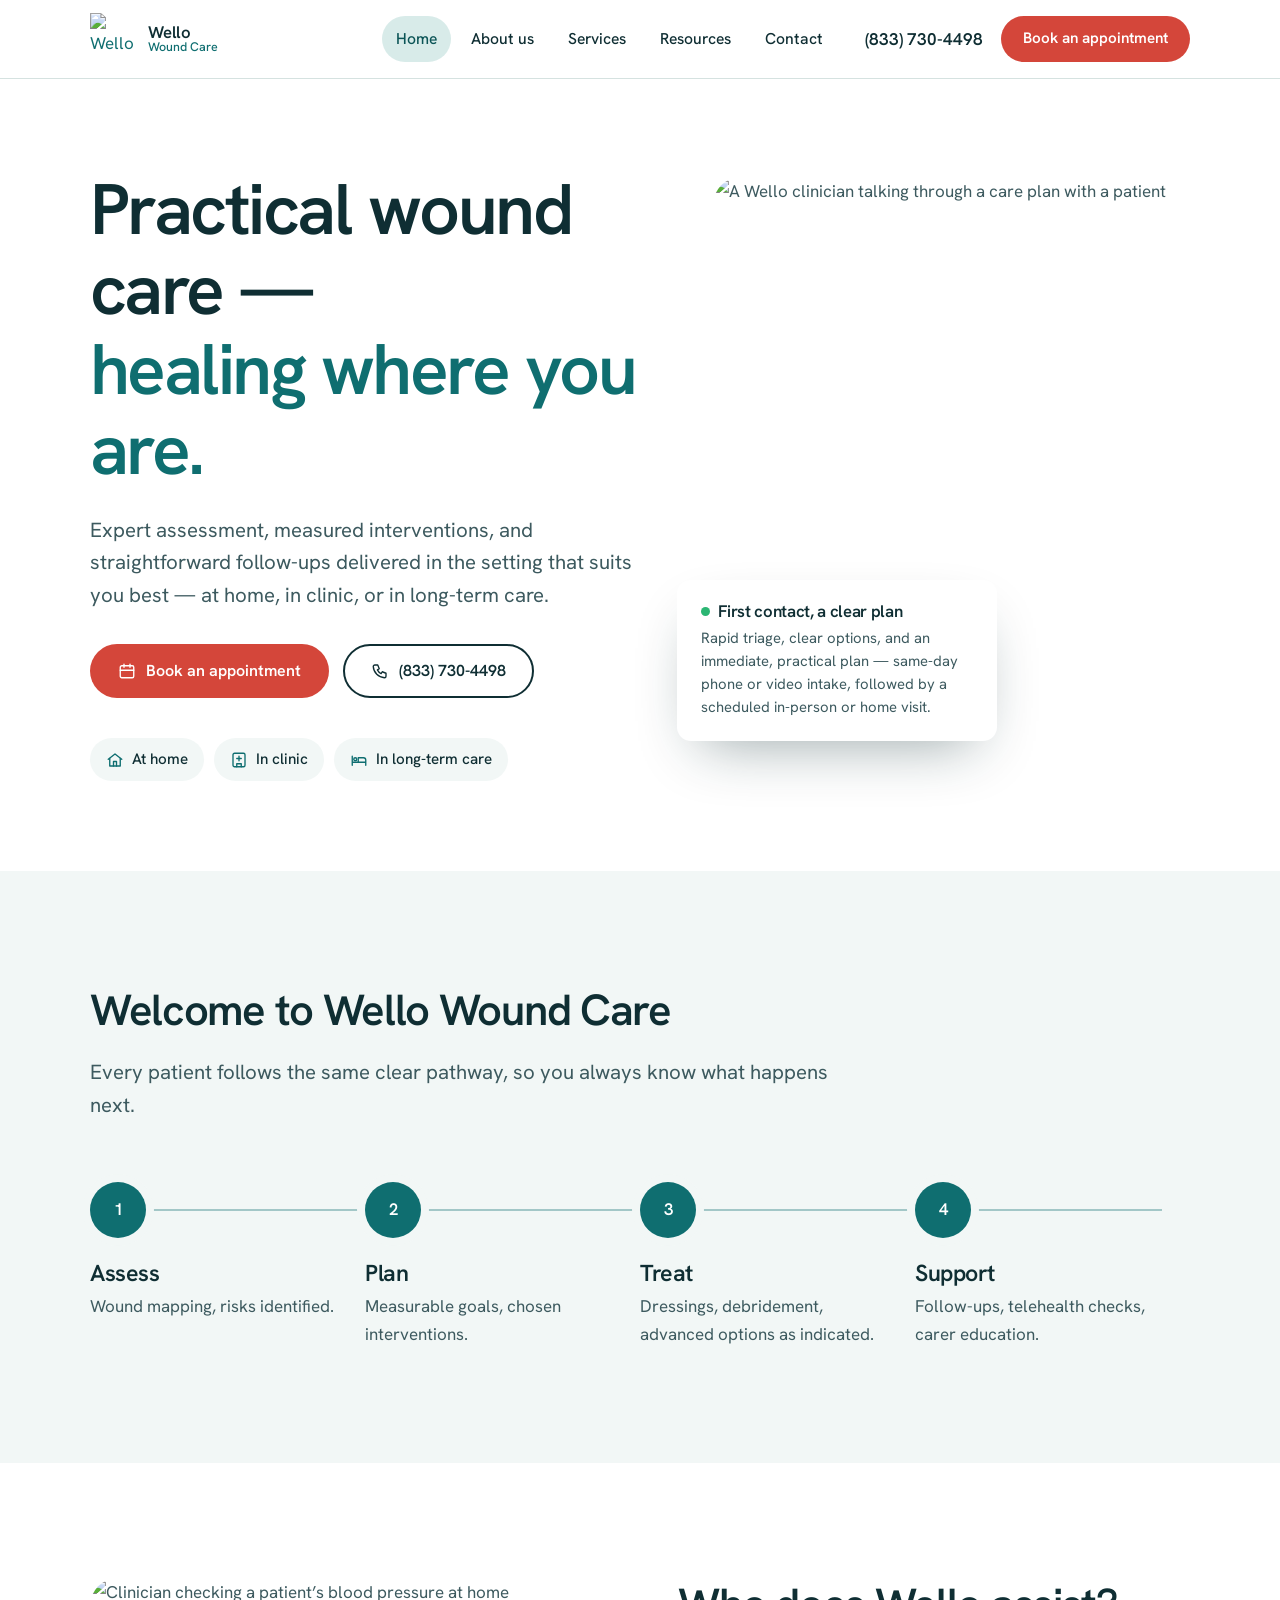
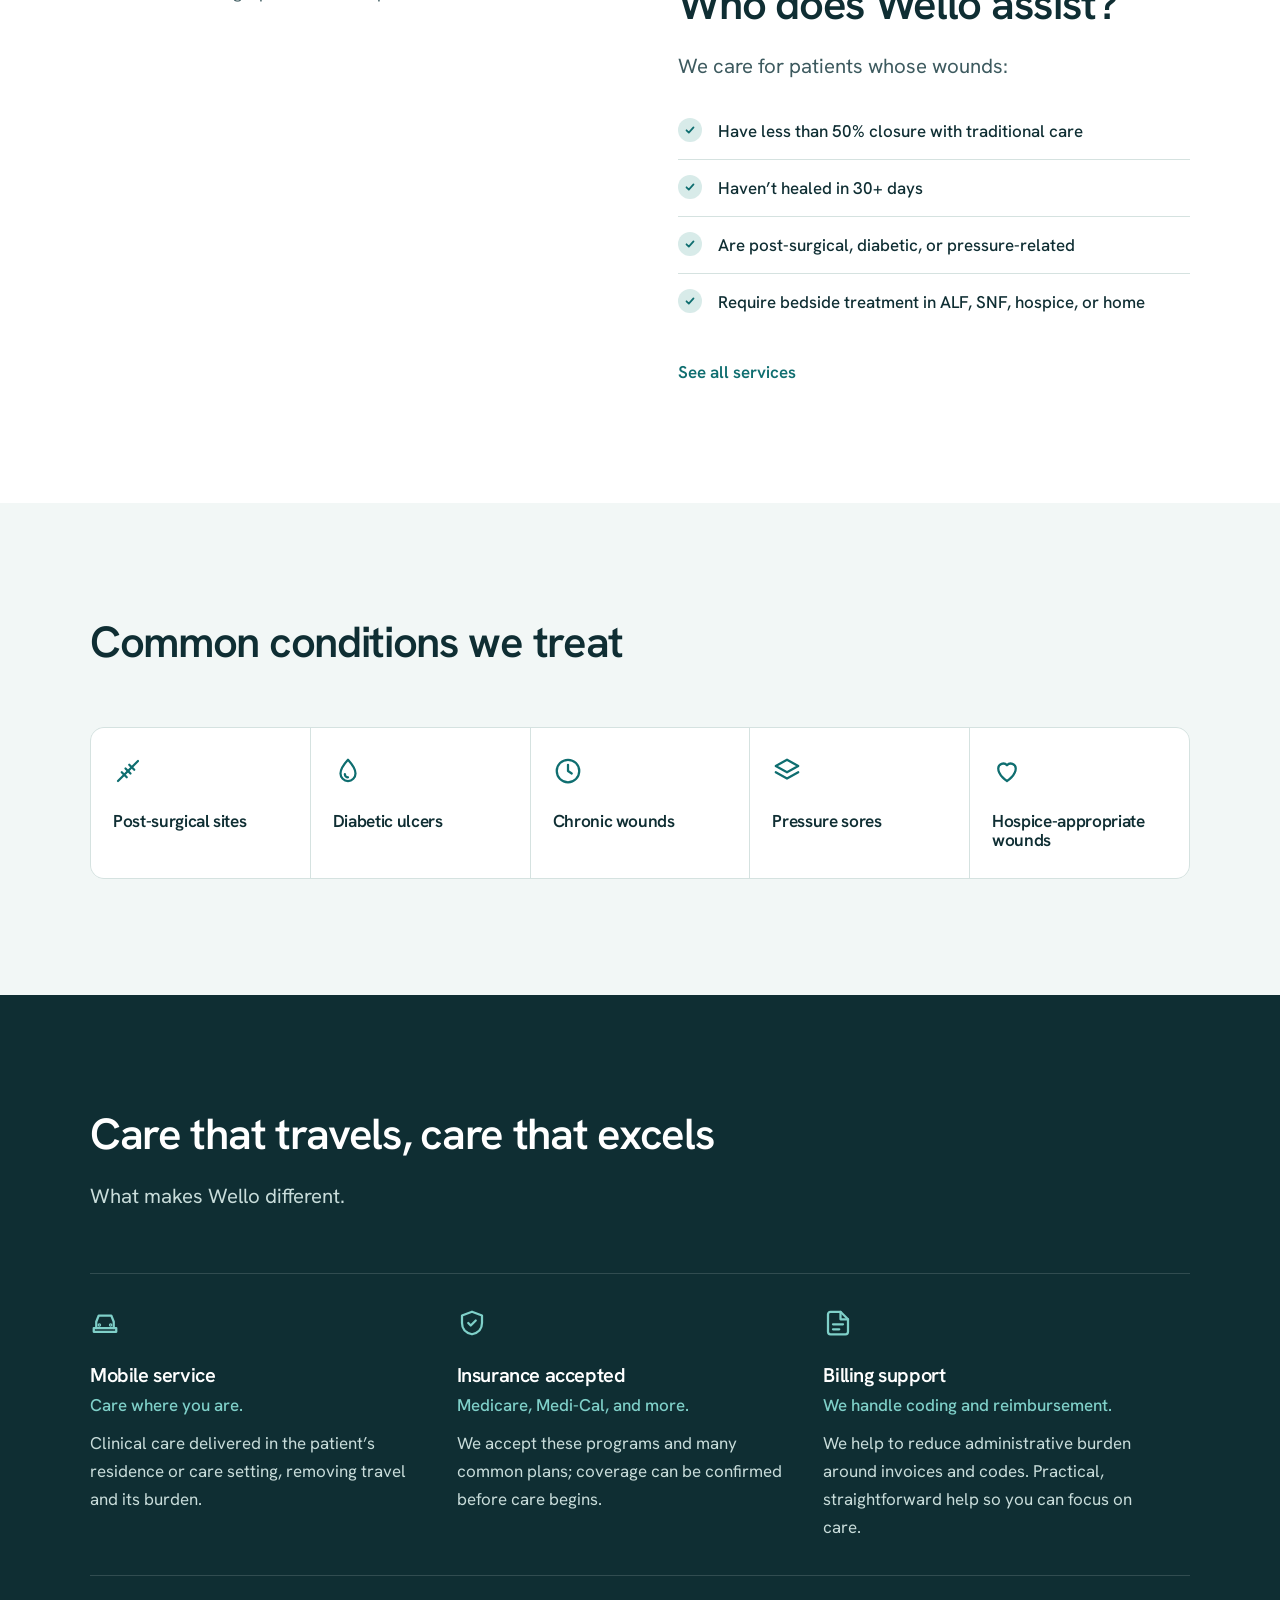
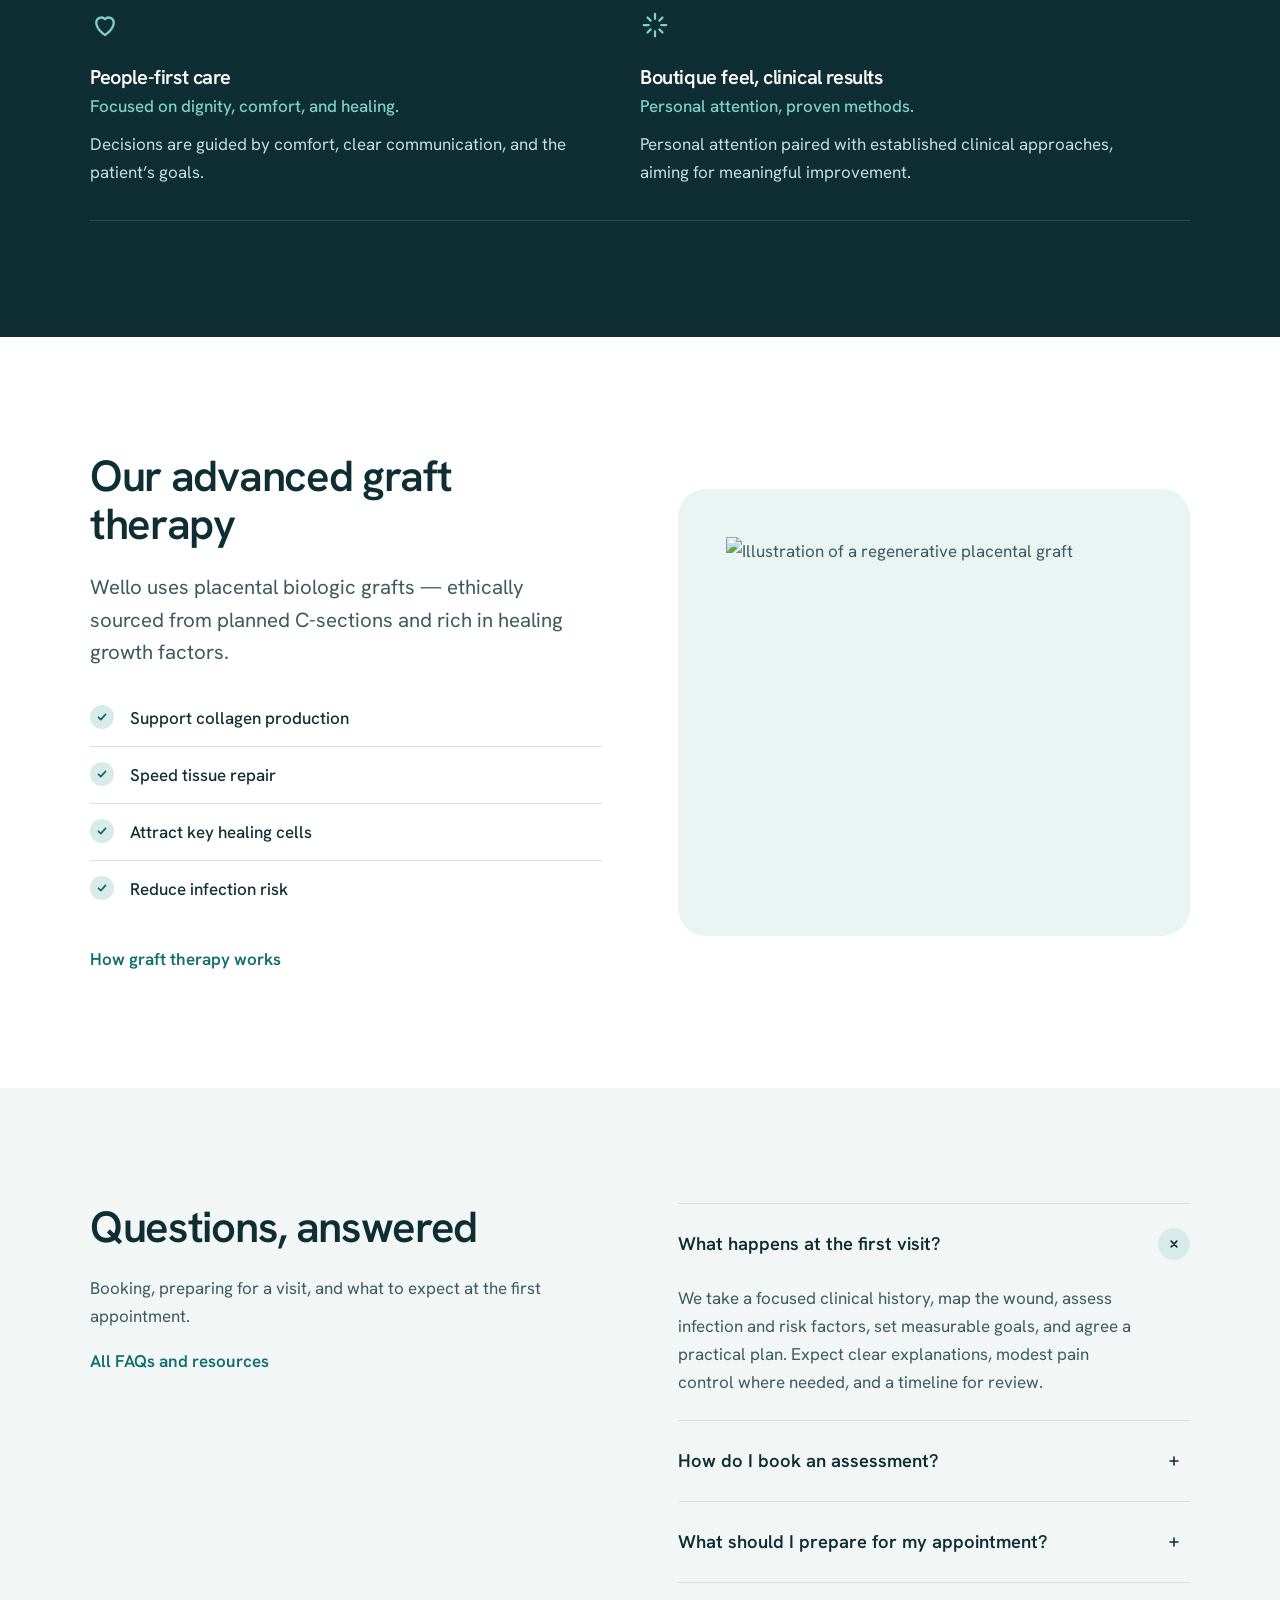
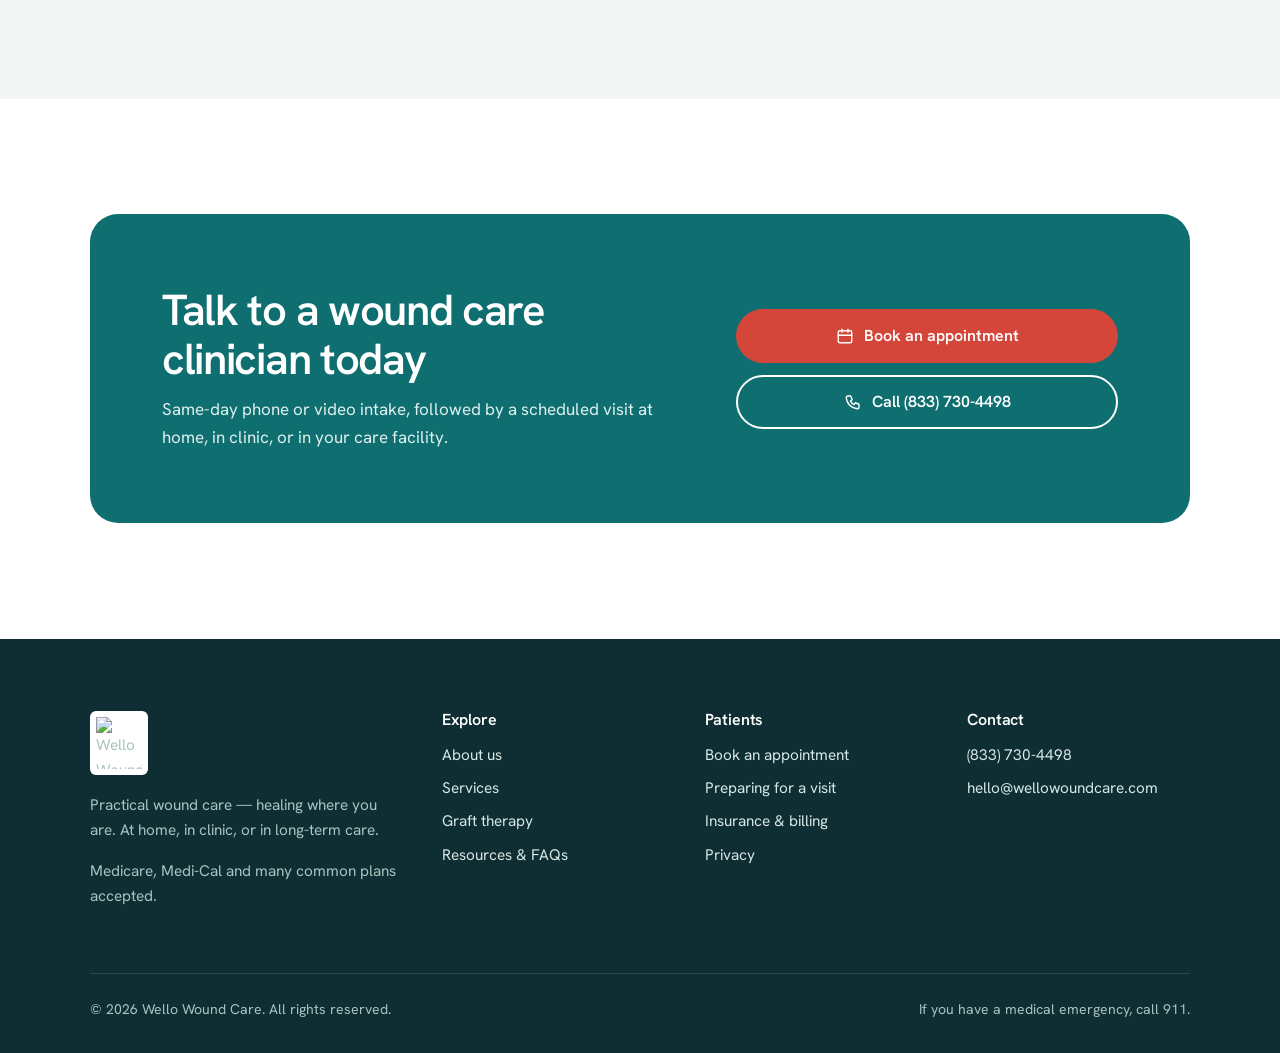
==== index.html @ 07587d3a "Primeros cambios" ====
<!doctype html>
<html lang="en">
<head>
  <meta charset="utf-8">
  <meta name="viewport" content="width=device-width, initial-scale=1">
  <title>Wello Wound Care | Practical wound care, healing where you are</title>
  <meta name="description" content="Expert wound care at home, in clinic, or in long-term care. Same-day intake, board-certified clinicians, advanced graft therapy. Medicare and Medi-Cal accepted.">
  <!-- DRAFT: remove the next line when this site goes live on wellowoundcare.com -->
  <meta name="robots" content="noindex, nofollow">
  <link rel="icon" href="https://static.wixstatic.com/media/5ac391_2678844df1d6444eb4abd20afc3ec5a0~mv2.png/v1/fill/w_240,h_272,al_c,q_90,enc_auto/wello-logo.png">
  <link rel="preconnect" href="https://fonts.googleapis.com">
  <link rel="preconnect" href="https://fonts.gstatic.com" crossorigin>
  <link href="https://fonts.googleapis.com/css2?family=Hanken+Grotesk:wght@400;500;600&display=swap" rel="stylesheet">
  <link rel="stylesheet" href="css/styles.css">
</head>
<body>
  <a class="skip-link" href="#main">Skip to content</a>
  <header class="site-header">
    <div class="wrap header-inner">
      <a class="brand" href="index.html" aria-label="Wello Wound Care home">
        <img src="https://static.wixstatic.com/media/5ac391_2678844df1d6444eb4abd20afc3ec5a0~mv2.png/v1/fill/w_240,h_272,al_c,q_90,enc_auto/wello-logo.png" alt="Wello Wound Care logo" width="46" height="52">
        <span>Wello<small>Wound Care</small></span>
      </a>
      <nav class="main-nav" id="main-nav" aria-label="Main">
        <ul>
          <li><a href="index.html" aria-current="page">Home</a></li>
          <li><a href="about.html">About us</a></li>
          <li><a href="services.html">Services</a></li>
          <li><a href="resources.html">Resources</a></li>
          <li><a href="contact.html">Contact</a></li>
          <li class="mobile-only"><a class="btn btn-book" href="contact.html?reason=book">Book an appointment</a></li>
        </ul>
      </nav>
      <div class="header-actions">
        <a class="header-phone" href="tel:+18337304498">(833) 730-4498</a>
        <a class="btn btn-book" href="contact.html?reason=book">Book an appointment</a>
        <button class="nav-toggle" aria-controls="main-nav" aria-expanded="false" aria-label="Open menu"><svg viewBox="0 0 24 24" fill="none" stroke="currentColor" stroke-width="2" stroke-linecap="round" aria-hidden="true"><path d="M4 7h16M4 12h16M4 17h16"/></svg></button>
      </div>
    </div>
  </header>

  <main id="main">
    <section class="hero">
      <div class="wrap hero-grid">
        <div>
          <h1>Practical wound care —<span class="line">healing where you are.</span></h1>
          <p class="lead">Expert assessment, measured interventions, and straightforward follow-ups delivered in the setting that suits you best — at home, in clinic, or in long-term care.</p>
          <div class="hero-actions">
            <a class="btn btn-book" href="contact.html?reason=book"><svg viewBox="0 0 24 24" fill="none" stroke="currentColor" stroke-width="1.8" stroke-linecap="round" stroke-linejoin="round" aria-hidden="true"><rect x="3" y="5" width="18" height="16" rx="2"/><path d="M16 3v4M8 3v4M3 11h18"/></svg> Book an appointment</a>
            <a class="btn btn-outline" href="tel:+18337304498"><svg viewBox="0 0 24 24" fill="none" stroke="currentColor" stroke-width="1.8" stroke-linecap="round" stroke-linejoin="round" aria-hidden="true"><path d="M5 4h4l2 5-2.5 1.5a11 11 0 0 0 5 5L15 13l5 2v4a2 2 0 0 1-2 2A16 16 0 0 1 3 6a2 2 0 0 1 2-2"/></svg> (833) 730-4498</a>
          </div>
          <ul class="settings" aria-label="Where we provide care">
            <li><svg viewBox="0 0 24 24" fill="none" stroke="currentColor" stroke-width="1.8" stroke-linecap="round" stroke-linejoin="round" aria-hidden="true"><path d="M3 11 12 4l9 7"/><path d="M5 10v10h14V10"/><path d="M10 20v-6h4v6"/></svg> At home</li>
            <li><svg viewBox="0 0 24 24" fill="none" stroke="currentColor" stroke-width="1.8" stroke-linecap="round" stroke-linejoin="round" aria-hidden="true"><rect x="4" y="3" width="16" height="18" rx="2"/><path d="M12 7v6M9 10h6M9 21v-4h6v4"/></svg> In clinic</li>
            <li><svg viewBox="0 0 24 24" fill="none" stroke="currentColor" stroke-width="1.8" stroke-linecap="round" stroke-linejoin="round" aria-hidden="true"><path d="M3 7v12M3 15h18v4M21 15v-3a3 3 0 0 0-3-3h-7v6"/><circle cx="7" cy="11" r="2"/></svg> In long-term care</li>
          </ul>
        </div>
        <div class="hero-media">
          <img src="https://static.wixstatic.com/media/77f5caab3f7d42d0ba0e174c88d9eac7.jpg/v1/fill/w_1000,h_1250,al_c,q_82,enc_auto/photo.jpg" alt="A Wello clinician talking through a care plan with a patient" width="1000" height="1250">
          <div class="intake-card">
            <h3><span class="pulse" aria-hidden="true"></span>First contact, a clear plan</h3>
            <p>Rapid triage, clear options, and an immediate, practical plan — same-day phone or video intake, followed by a scheduled in-person or home visit.</p>
          </div>
        </div>
      </div>
    </section>

    <section class="section section-mist">
      <div class="wrap">
        <div class="section-head">
          <h2>Welcome to Wello Wound Care</h2>
          <p class="lead">Every patient follows the same clear pathway, so you always know what happens next.</p>
        </div>
        <ol class="pathway">
          <li><span class="num">1</span><h3>Assess</h3><p>Wound mapping, risks identified.</p></li>
          <li><span class="num">2</span><h3>Plan</h3><p>Measurable goals, chosen interventions.</p></li>
          <li><span class="num">3</span><h3>Treat</h3><p>Dressings, debridement, advanced options as indicated.</p></li>
          <li><span class="num">4</span><h3>Support</h3><p>Follow-ups, telehealth checks, carer education.</p></li>
        </ol>
      </div>
    </section>

    <section class="section">
      <div class="wrap split">
        <div class="split-media">
          <img src="https://static.wixstatic.com/media/5ac391_92e7e976d1b5482db581464439042bf8~mv2.jpg/v1/fill/w_1000,h_800,al_c,q_82,enc_auto/photo.jpg" alt="Clinician checking a patient’s blood pressure at home" width="1000" height="800" loading="lazy">
        </div>
        <div>
          <h2>Who does Wello assist?</h2>
          <p class="lead">We care for patients whose wounds:</p>
          <ul class="checks">
            <li>Have less than 50% closure with traditional care</li>
            <li>Haven’t healed in 30+ days</li>
            <li>Are post-surgical, diabetic, or pressure-related</li>
            <li>Require bedside treatment in ALF, SNF, hospice, or home</li>
          </ul>
          <a class="text-link" href="services.html">See all services</a>
        </div>
      </div>
    </section>

    <section class="section section-mist">
      <div class="wrap">
        <div class="section-head">
          <h2>Common conditions we treat</h2>
        </div>
        <div class="conditions">
          <div><svg viewBox="0 0 24 24" fill="none" stroke="currentColor" stroke-width="1.8" stroke-linecap="round" stroke-linejoin="round" aria-hidden="true"><path d="M4 20 20 4"/><path d="m7 13 4 4M10 10l4 4M13 7l4 4"/></svg><h3>Post-surgical sites</h3></div>
          <div><svg viewBox="0 0 24 24" fill="none" stroke="currentColor" stroke-width="1.8" stroke-linecap="round" stroke-linejoin="round" aria-hidden="true"><path d="M12 3s6 6.5 6 11a6 6 0 0 1-12 0c0-4.5 6-11 6-11z"/><path d="M9.5 14.5a2.5 2.5 0 0 0 2.5 2.5"/></svg><h3>Diabetic ulcers</h3></div>
          <div><svg viewBox="0 0 24 24" fill="none" stroke="currentColor" stroke-width="1.8" stroke-linecap="round" stroke-linejoin="round" aria-hidden="true"><circle cx="12" cy="12" r="9"/><path d="M12 7v5l3 2"/></svg><h3>Chronic wounds</h3></div>
          <div><svg viewBox="0 0 24 24" fill="none" stroke="currentColor" stroke-width="1.8" stroke-linecap="round" stroke-linejoin="round" aria-hidden="true"><path d="m12 3 9 5-9 5-9-5 9-5z"/><path d="m3 13 9 5 9-5"/></svg><h3>Pressure sores</h3></div>
          <div><svg viewBox="0 0 24 24" fill="none" stroke="currentColor" stroke-width="1.8" stroke-linecap="round" stroke-linejoin="round" aria-hidden="true"><path d="M12 20s-7-4.4-7-10a4 4 0 0 1 7-2.6A4 4 0 0 1 19 10c0 5.6-7 10-7 10z"/></svg><h3>Hospice-appropriate wounds</h3></div>
        </div>
      </div>
    </section>

    <section class="section section-dark on-dark">
      <div class="wrap">
        <div class="section-head">
          <h2>Care that travels, care that excels</h2>
          <p class="lead" style="color:#c8dcda">What makes Wello different.</p>
        </div>
        <div class="diff">
          <article><svg viewBox="0 0 24 24" fill="none" stroke="currentColor" stroke-width="1.8" stroke-linecap="round" stroke-linejoin="round" aria-hidden="true"><path d="M5 16V11l2-5h10l2 5v5"/><path d="M3 16h18v3H3z"/><circle cx="7.5" cy="13.5" r=".5"/><circle cx="16.5" cy="13.5" r=".5"/></svg><h3>Mobile service</h3><p class="sub">Care where you are.</p><p>Clinical care delivered in the patient’s residence or care setting, removing travel and its burden.</p></article>
          <article><svg viewBox="0 0 24 24" fill="none" stroke="currentColor" stroke-width="1.8" stroke-linecap="round" stroke-linejoin="round" aria-hidden="true"><path d="M12 3 4 6v6c0 5 3.5 8 8 9 4.5-1 8-4 8-9V6l-8-3z"/><path d="m9 12 2 2 4-4"/></svg><h3>Insurance accepted</h3><p class="sub">Medicare, Medi-Cal, and more.</p><p>We accept these programs and many common plans; coverage can be confirmed before care begins.</p></article>
          <article><svg viewBox="0 0 24 24" fill="none" stroke="currentColor" stroke-width="1.8" stroke-linecap="round" stroke-linejoin="round" aria-hidden="true"><path d="M14 3H6a2 2 0 0 0-2 2v14a2 2 0 0 0 2 2h12a2 2 0 0 0 2-2V9z"/><path d="M14 3v6h6M8 13h8M8 17h5"/></svg><h3>Billing support</h3><p class="sub">We handle coding and reimbursement.</p><p>We help to reduce administrative burden around invoices and codes. Practical, straightforward help so you can focus on care.</p></article>
          <article><svg viewBox="0 0 24 24" fill="none" stroke="currentColor" stroke-width="1.8" stroke-linecap="round" stroke-linejoin="round" aria-hidden="true"><path d="M12 20s-7-4.4-7-10a4 4 0 0 1 7-2.6A4 4 0 0 1 19 10c0 5.6-7 10-7 10z"/></svg><h3>People-first care</h3><p class="sub">Focused on dignity, comfort, and healing.</p><p>Decisions are guided by comfort, clear communication, and the patient’s goals.</p></article>
          <article><svg viewBox="0 0 24 24" fill="none" stroke="currentColor" stroke-width="1.8" stroke-linecap="round" stroke-linejoin="round" aria-hidden="true"><path d="M12 3v4M12 17v4M3 12h4M17 12h4M6 6l2.5 2.5M15.5 15.5 18 18M6 18l2.5-2.5M15.5 8.5 18 6"/></svg><h3>Boutique feel, clinical results</h3><p class="sub">Personal attention, proven methods.</p><p>Personal attention paired with established clinical approaches, aiming for meaningful improvement.</p></article>
        </div>
      </div>
    </section>

    <section class="section">
      <div class="wrap split">
        <div>
          <h2>Our advanced graft therapy</h2>
          <p class="lead">Wello uses placental biologic grafts — ethically sourced from planned C-sections and rich in healing growth factors.</p>
          <ul class="checks">
            <li>Support collagen production</li>
            <li>Speed tissue repair</li>
            <li>Attract key healing cells</li>
            <li>Reduce infection risk</li>
          </ul>
          <a class="text-link" href="services.html#graft-therapy">How graft therapy works</a>
        </div>
        <div class="graft-figure">
          <img src="https://static.wixstatic.com/media/5ac391_705db311621a4a5a9fd23c85d16f2440~mv2.png/v1/fill/w_900,h_760,al_c,q_82,enc_auto/graft.png" alt="Illustration of a regenerative placental graft" width="900" height="760" loading="lazy">
        </div>
      </div>
    </section>

    <section class="section section-mist">
      <div class="wrap split top">
        <div>
          <h2>Questions, answered</h2>
          <p>Booking, preparing for a visit, and what to expect at the first appointment.</p>
          <a class="text-link" href="resources.html">All FAQs and resources</a>
        </div>
        <div class="faq">
          <details open><summary>What happens at the first visit?</summary><p>We take a focused clinical history, map the wound, assess infection and risk factors, set measurable goals, and agree a practical plan. Expect clear explanations, modest pain control where needed, and a timeline for review.</p></details>
          <details><summary>How do I book an assessment?</summary><p>Click the <a href="contact.html?reason=book">Book an appointment</a> button, call us at <a href="tel:+18337304498">(833) 730-4498</a>, or fill out the <a href="contact.html">contact form</a>. We’ll ask a few quick questions and then arrange the best type of visit for you — either at home, in our clinic, or online.</p></details>
          <details><summary>What should I prepare for my appointment?</summary><p>Bring a list of current medications, recent wound notes or photos if available, and a means of contact for family or carers. For home visits, ensure a clean area for the clinician to work.</p></details>
        </div>
      </div>
    </section>

    <section class="section">
      <div class="wrap">
        <div class="cta-band">
          <div>
            <h2>Talk to a wound care clinician today</h2>
            <p>Same-day phone or video intake, followed by a scheduled visit at home, in clinic, or in your care facility.</p>
          </div>
          <div class="cta-actions">
            <a class="btn btn-book" href="contact.html?reason=book"><svg viewBox="0 0 24 24" fill="none" stroke="currentColor" stroke-width="1.8" stroke-linecap="round" stroke-linejoin="round" aria-hidden="true"><rect x="3" y="5" width="18" height="16" rx="2"/><path d="M16 3v4M8 3v4M3 11h18"/></svg> Book an appointment</a>
            <a class="btn btn-outline" href="tel:+18337304498"><svg viewBox="0 0 24 24" fill="none" stroke="currentColor" stroke-width="1.8" stroke-linecap="round" stroke-linejoin="round" aria-hidden="true"><path d="M5 4h4l2 5-2.5 1.5a11 11 0 0 0 5 5L15 13l5 2v4a2 2 0 0 1-2 2A16 16 0 0 1 3 6a2 2 0 0 1 2-2"/></svg> Call (833) 730-4498</a>
          </div>
        </div>
      </div>
    </section>
  </main>

  <footer class="site-footer">
    <div class="wrap">
      <div class="footer-grid">
        <div class="footer-brand">
          <img src="https://static.wixstatic.com/media/5ac391_2678844df1d6444eb4abd20afc3ec5a0~mv2.png/v1/fill/w_240,h_272,al_c,q_90,enc_auto/wello-logo.png" alt="Wello Wound Care logo" width="56" height="64">
          <p>Practical wound care — healing where you are. At home, in clinic, or in long-term care.</p>
          <p>Medicare, Medi-Cal and many common plans accepted.</p>
        </div>
        <div>
          <h4>Explore</h4>
          <ul>
            <li><a href="about.html">About us</a></li>
            <li><a href="services.html">Services</a></li>
            <li><a href="services.html#graft-therapy">Graft therapy</a></li>
            <li><a href="resources.html">Resources &amp; FAQs</a></li>
          </ul>
        </div>
        <div>
          <h4>Patients</h4>
          <ul>
            <li><a href="contact.html?reason=book">Book an appointment</a></li>
            <li><a href="resources.html#prepare">Preparing for a visit</a></li>
            <li><a href="resources.html#insurance">Insurance &amp; billing</a></li>
            <li><a href="resources.html#privacy">Privacy</a></li>
          </ul>
        </div>
        <div>
          <h4>Contact</h4>
          <ul>
            <li><a href="tel:+18337304498">(833) 730-4498</a></li>
            <li><a href="mailto:hello@wellowoundcare.com">hello@wellowoundcare.com</a></li>
            <!-- SERVICE AREA: add once confirmed by Wello, e.g. <li>Serving Los Angeles County</li> -->
          </ul>
        </div>
      </div>
      <div class="footer-bottom">
        <span>&copy; <span id="year">2026</span> Wello Wound Care. All rights reserved.</span>
        <span>If you have a medical emergency, call 911.</span>
      </div>
    </div>
  </footer>

  <div class="call-bar">
    <a class="btn btn-outline" href="tel:+18337304498"><svg viewBox="0 0 24 24" fill="none" stroke="currentColor" stroke-width="1.8" stroke-linecap="round" stroke-linejoin="round" aria-hidden="true"><path d="M5 4h4l2 5-2.5 1.5a11 11 0 0 0 5 5L15 13l5 2v4a2 2 0 0 1-2 2A16 16 0 0 1 3 6a2 2 0 0 1 2-2"/></svg> Call</a>
    <a class="btn btn-book" href="contact.html?reason=book">Book</a>
  </div>

  <script src="js/main.js"></script>
</body>
</html>
---- css/styles.css ----
/* ==========================================================
   Wello Wound Care — styles
   Palette taken from the Wello logo (teal + red cross),
   deepened for a calmer, clinical feel.
   ========================================================== */

:root {
  --ink: #0f2e33;          /* headings, dark sections */
  --ink-soft: #3d5a5f;     /* body text */
  --teal: #0f6e70;         /* brand teal */
  --teal-deep: #0b5456;
  --teal-soft: #d8ebe9;
  --mist: #f2f7f6;         /* light section background */
  --white: #ffffff;
  --coral: #d4463a;        /* logo red — only for booking actions */
  --coral-deep: #b6372d;
  --line: #d5e2e0;

  --font: "Hanken Grotesk", system-ui, -apple-system, "Segoe UI", sans-serif;

  --radius-s: 6px;
  --radius-m: 14px;
  --radius-l: 28px;

  --wrap: 1180px;
  --gutter: clamp(16px, 4vw, 40px);
  --section: clamp(64px, 9vw, 120px);
}

*, *::before, *::after { box-sizing: border-box; }

html { scroll-behavior: smooth; }
@media (prefers-reduced-motion: reduce) {
  html { scroll-behavior: auto; }
  *, *::before, *::after { transition: none !important; animation: none !important; }
}

body {
  margin: 0;
  font-family: var(--font);
  font-size: 17px;
  line-height: 1.65;
  color: var(--ink-soft);
  background: var(--white);
  -webkit-font-smoothing: antialiased;
}

img { max-width: 100%; height: auto; display: block; }
/* let grid columns shrink below their content's natural width */
.hero-grid > *, .split > *, .contact-grid > *, .cta-band > *, .footer-grid > * { min-width: 0; }
a { color: var(--teal); }
a:hover { color: var(--teal-deep); }

h1, h2, h3, h4 {
  color: var(--ink);
  font-weight: 600;
  line-height: 1.12;
  letter-spacing: -0.02em;
  margin: 0 0 0.5em;
}
h1 { font-size: clamp(2.5rem, 5.6vw, 4.6rem); letter-spacing: -0.035em; }
h2 { font-size: clamp(1.9rem, 3.4vw, 2.9rem); letter-spacing: -0.03em; }
h3 { font-size: 1.3rem; }
h4 { font-size: 1.05rem; letter-spacing: -0.01em; }
p { margin: 0 0 1em; max-width: 68ch; }

:focus-visible {
  outline: 3px solid var(--coral);
  outline-offset: 3px;
  border-radius: 4px;
}

.skip-link {
  position: absolute; left: 16px; top: -60px;
  background: var(--ink); color: var(--white);
  padding: 10px 16px; border-radius: var(--radius-s); z-index: 100;
}
.skip-link:focus { top: 12px; color: var(--white); }

.wrap { width: 100%; max-width: var(--wrap); margin: 0 auto; padding: 0 var(--gutter); }

.lead { font-size: clamp(1.1rem, 1.6vw, 1.3rem); line-height: 1.6; color: var(--ink-soft); }

/* ---------- Buttons ---------- */
.btn {
  display: inline-flex; align-items: center; justify-content: center; gap: 10px;
  font: 600 1rem/1 var(--font);
  padding: 16px 26px;
  border-radius: 999px;
  border: 2px solid transparent;
  text-decoration: none;
  cursor: pointer;
  transition: background .2s, color .2s, border-color .2s;
}
.btn-book { background: var(--coral); color: var(--white); }
.btn-book:hover { background: var(--coral-deep); color: var(--white); }
.btn-outline { border-color: currentColor; color: var(--ink); background: transparent; }
.btn-outline:hover { background: var(--ink); border-color: var(--ink); color: var(--white); }
.on-dark .btn-outline { color: var(--white); }
.on-dark .btn-outline:hover { background: var(--white); border-color: var(--white); color: var(--ink); }
.btn svg { width: 18px; height: 18px; flex: none; }

/* ---------- Header ---------- */
.site-header {
  position: sticky; top: 0; z-index: 50;
  background: rgba(255,255,255,.94);
  backdrop-filter: blur(10px);
  border-bottom: 1px solid var(--line);
}
.header-inner {
  display: flex; align-items: center; gap: 28px;
  height: 78px;
}
.brand { display: flex; align-items: center; gap: 12px; text-decoration: none; margin-right: auto; }
.brand img { height: 52px; width: auto; }
.brand span { font-weight: 600; color: var(--ink); font-size: 1.05rem; letter-spacing: -0.01em; line-height: 1.1; }
.brand small { display: block; font-weight: 500; color: var(--teal); font-size: .78rem; letter-spacing: 0; }

.main-nav ul { display: flex; gap: 6px; list-style: none; margin: 0; padding: 0; }
.main-nav a {
  display: block; padding: 10px 14px; border-radius: 999px;
  text-decoration: none; color: var(--ink); font-weight: 500; font-size: .98rem;
}
.main-nav a:hover { background: var(--mist); color: var(--ink); }
.main-nav a[aria-current="page"] { background: var(--teal-soft); color: var(--teal-deep); }

.header-actions { display: flex; align-items: center; gap: 18px; }
.header-phone { text-decoration: none; color: var(--ink); font-weight: 600; white-space: nowrap; }
.header-phone:hover { color: var(--teal); }
.header-actions .btn { padding: 13px 20px; font-size: .95rem; }

.nav-toggle {
  display: none; background: none; border: 0; padding: 10px; cursor: pointer; color: var(--ink);
}
.nav-toggle svg { width: 28px; height: 28px; }

@media (max-width: 1020px) {
  .header-phone { display: none; }
}
@media (max-width: 860px) {
  .nav-toggle { display: block; }
  .header-actions .btn { display: none; }
  .main-nav {
    position: fixed; inset: 78px 0 auto 0;
    background: var(--white);
    border-bottom: 1px solid var(--line);
    padding: 12px var(--gutter) 24px;
    display: none;
  }
  .main-nav.open { display: block; }
  .main-nav ul { flex-direction: column; gap: 2px; }
  .main-nav a { padding: 14px 12px; font-size: 1.1rem; border-radius: var(--radius-s); }
  .main-nav .mobile-only { display: block; margin-top: 14px; }
}
.main-nav .mobile-only { display: none; }
@media (max-width: 860px) { .main-nav .mobile-only { display: block; } }
.mobile-only .btn { width: 100%; }

/* ---------- Sections ---------- */
.section { padding: var(--section) 0; }
.section-mist { background: var(--mist); }
.section-dark { background: var(--ink); color: #c8dcda; }
.section-dark h2, .section-dark h3, .section-dark h4 { color: var(--white); }

.section-head { max-width: 760px; margin-bottom: clamp(36px, 5vw, 60px); }
.section-head p { margin-bottom: 0; }

/* ---------- Hero (home) ---------- */
.hero { padding: clamp(48px, 7vw, 96px) 0 clamp(56px, 7vw, 96px); overflow: hidden; }
.hero-grid {
  display: grid; grid-template-columns: 1.08fr .92fr; gap: clamp(32px, 5vw, 72px); align-items: center;
}
.hero h1 { margin-bottom: 24px; }
.hero h1 .line { display: block; color: var(--teal); }
.hero .lead { margin-bottom: 32px; }
.hero-actions { display: flex; flex-wrap: wrap; gap: 14px; margin-bottom: 40px; }

.settings { display: flex; flex-wrap: wrap; gap: 10px; list-style: none; padding: 0; margin: 0; }
.settings li {
  display: flex; align-items: center; gap: 8px;
  padding: 9px 16px; border-radius: 999px;
  background: var(--mist); color: var(--ink); font-weight: 500; font-size: .95rem;
}
.settings svg { width: 18px; height: 18px; color: var(--teal); }

.hero-media { position: relative; }
.hero-media img {
  width: 100%; aspect-ratio: 4 / 5; object-fit: cover;
  border-radius: var(--radius-l);
}
.intake-card {
  position: absolute; left: -36px; bottom: 32px; max-width: 320px;
  background: var(--white); border-radius: var(--radius-m);
  padding: 22px 24px;
  box-shadow: 0 24px 60px -24px rgba(15,46,51,.45);
}
.intake-card h3 { font-size: 1.05rem; margin-bottom: 6px; }
.intake-card p { font-size: .93rem; line-height: 1.55; margin: 0; }
.intake-card .pulse {
  display: inline-block; width: 9px; height: 9px; border-radius: 50%;
  background: #2bb673; margin-right: 8px; vertical-align: 1px;
}

@media (max-width: 900px) {
  .hero-grid { grid-template-columns: 1fr; }
  .hero-media img { aspect-ratio: 4 / 3; }
  .intake-card { position: relative; left: auto; bottom: auto; margin: -48px 16px 0; max-width: none; }
}

/* ---------- Page hero (inner pages) ---------- */
.page-hero { padding: clamp(56px, 8vw, 104px) 0 clamp(40px, 5vw, 64px); background: var(--mist); }
.page-hero h1 { font-size: clamp(2.3rem, 5vw, 4rem); max-width: 16ch; }
.page-hero .lead { max-width: 60ch; margin: 0; }
.crumb { font-size: .92rem; font-weight: 500; color: var(--teal); margin-bottom: 18px; display: block; }

/* ---------- Care pathway (Assess → Plan → Treat → Support) ---------- */
.pathway {
  list-style: none; margin: 0; padding: 0;
  display: grid; grid-template-columns: repeat(4, 1fr); gap: 0;
  counter-reset: step;
  position: relative;
}
.pathway::before {
  content: ""; position: absolute; top: 27px; left: 28px; right: 28px;
  height: 2px; background: linear-gradient(90deg, var(--teal) 0%, var(--teal) 100%);
  opacity: .35;
}
.pathway li { position: relative; padding-right: 28px; counter-increment: step; }
.pathway .num {
  position: relative; z-index: 1;
  display: grid; place-items: center;
  width: 56px; height: 56px; border-radius: 50%;
  background: var(--teal); color: var(--white);
  font-weight: 600; font-size: 1.05rem;
  margin-bottom: 22px;
  box-shadow: 0 0 0 8px var(--white);
}
.section-mist .pathway .num { box-shadow: 0 0 0 8px var(--mist); }
.pathway h3 { font-size: 1.45rem; margin-bottom: 6px; }
.pathway p { margin: 0; }
@media (max-width: 820px) {
  .pathway { grid-template-columns: 1fr; gap: 28px; }
  .pathway::before { top: 28px; bottom: 28px; left: 27px; right: auto; width: 2px; height: auto; }
  .pathway li { display: grid; grid-template-columns: 56px 1fr; column-gap: 20px; padding: 0; }
  .pathway .num { grid-row: span 2; margin: 0; }
}

/* ---------- Split layout ---------- */
.split { display: grid; grid-template-columns: 1fr 1fr; gap: clamp(32px, 6vw, 88px); align-items: center; }
.split.top { align-items: start; }
.split-media img { width: 100%; border-radius: var(--radius-l); aspect-ratio: 5 / 4; object-fit: cover; }
@media (max-width: 860px) { .split { grid-template-columns: 1fr; } }

/* ---------- Check list ---------- */
.checks { list-style: none; padding: 0; margin: 0 0 28px; }
.checks li {
  position: relative; padding: 14px 0 14px 40px;
  border-bottom: 1px solid var(--line);
  color: var(--ink); font-weight: 500;
}
.checks li:last-child { border-bottom: 0; }
.checks li::before {
  content: ""; position: absolute; left: 0; top: 15px;
  width: 24px; height: 24px; border-radius: 50%;
  background: var(--teal-soft) url("data:image/svg+xml,%3Csvg xmlns='http://www.w3.org/2000/svg' viewBox='0 0 24 24' fill='none' stroke='%230f6e70' stroke-width='3' stroke-linecap='round' stroke-linejoin='round'%3E%3Cpath d='M6 12.5l4 4 8-9'/%3E%3C/svg%3E") center / 14px no-repeat;
}

/* ---------- Conditions ---------- */
.conditions { display: grid; grid-template-columns: repeat(5, 1fr); gap: 1px; background: var(--line); border: 1px solid var(--line); border-radius: var(--radius-m); overflow: hidden; }
.conditions div { background: var(--white); padding: 28px 22px; }
.conditions svg { width: 30px; height: 30px; color: var(--teal); margin-bottom: 18px; }
.conditions h3 { font-size: 1.08rem; margin: 0; }
@media (max-width: 960px) { .conditions { grid-template-columns: repeat(2, 1fr); } }
@media (max-width: 520px) { .conditions { grid-template-columns: 1fr; } }

/* ---------- Settings (where we serve) ---------- */
.places { display: grid; grid-template-columns: repeat(3, 1fr); gap: 24px; }
.place img { width: 100%; aspect-ratio: 4 / 3; object-fit: cover; border-radius: var(--radius-m); margin-bottom: 20px; }
.place h3 { margin-bottom: 6px; }
.place p { margin: 0; }
@media (max-width: 820px) { .places { grid-template-columns: 1fr; } }

/* ---------- Differentiators ---------- */
.diff { display: grid; grid-template-columns: repeat(6, 1fr); gap: 0; border-top: 1px solid rgba(255,255,255,.14); }
.diff article { grid-column: span 2; padding: 34px 32px 34px 0; border-bottom: 1px solid rgba(255,255,255,.14); }
.diff article:nth-child(4), .diff article:nth-child(5) { grid-column: span 3; }
.diff svg { width: 30px; height: 30px; color: #7fd0c9; margin-bottom: 18px; }
.diff h3 { font-size: 1.25rem; margin-bottom: 4px; }
.diff .sub { color: #7fd0c9; font-weight: 500; margin-bottom: 10px; }
.diff p { margin: 0; }
@media (max-width: 900px) {
  .diff { grid-template-columns: 1fr; }
  .diff article, .diff article:nth-child(4), .diff article:nth-child(5) { grid-column: auto; padding-right: 0; }
}

/* ---------- Values ---------- */
.values { display: grid; grid-template-columns: repeat(3, 1fr); gap: 24px; }
.value { padding: 34px; border-radius: var(--radius-m); background: var(--white); border: 1px solid var(--line); }
.value h3 { font-size: 1.6rem; margin-bottom: 10px; }
.value p { margin: 0; }
.value .bar { width: 40px; height: 4px; border-radius: 2px; background: var(--teal); margin-bottom: 24px; }
.value:nth-child(3) .bar { background: var(--coral); }
@media (max-width: 860px) { .values { grid-template-columns: 1fr; } }

/* ---------- Graft therapy ---------- */
.graft-benefits { display: grid; grid-template-columns: 1fr 1fr; gap: 14px; margin: 28px 0; padding: 0; list-style: none; }
.graft-benefits li {
  background: rgba(255,255,255,.06); border: 1px solid rgba(255,255,255,.12);
  border-radius: var(--radius-s); padding: 16px 18px; color: var(--white); font-weight: 500;
}
.tags { display: flex; flex-wrap: wrap; gap: 8px; list-style: none; padding: 0; margin: 0; }
.tags li { padding: 7px 14px; border-radius: 999px; background: rgba(127,208,201,.16); color: #a6e0da; font-size: .92rem; font-weight: 500; }
.graft-figure { background: #e9f4f3; border-radius: var(--radius-l); padding: clamp(24px, 4vw, 48px); }
.graft-figure img { width: 100%; max-width: 440px; margin: 0 auto; }
.definition {
  margin-top: 32px; padding: 26px 28px; border-left: 3px solid #7fd0c9;
  background: rgba(255,255,255,.05); border-radius: 0 var(--radius-s) var(--radius-s) 0;
}
.definition h3 { font-size: 1.1rem; margin-bottom: 8px; }
.definition p { margin: 0; }
@media (max-width: 520px) { .graft-benefits { grid-template-columns: 1fr; } }

/* ---------- FAQ ---------- */
.faq { border-top: 1px solid var(--line); }
.faq details { border-bottom: 1px solid var(--line); }
.faq summary {
  list-style: none; cursor: pointer;
  display: flex; justify-content: space-between; align-items: center; gap: 20px;
  padding: 24px 0; font-weight: 600; font-size: 1.15rem; color: var(--ink);
}
.faq summary::-webkit-details-marker { display: none; }
.faq summary::after {
  content: ""; flex: none; width: 32px; height: 32px; border-radius: 50%;
  background: var(--mist) url("data:image/svg+xml,%3Csvg xmlns='http://www.w3.org/2000/svg' viewBox='0 0 24 24' fill='none' stroke='%230f2e33' stroke-width='2.4' stroke-linecap='round'%3E%3Cpath d='M12 6v12M6 12h12'/%3E%3C/svg%3E") center / 16px no-repeat;
  transition: transform .25s;
}
.faq details[open] summary::after { transform: rotate(45deg); background-color: var(--teal-soft); }
.faq details p { padding: 0 52px 24px 0; margin: 0; }

/* ---------- Info cards ---------- */
.cards { display: grid; grid-template-columns: repeat(3, 1fr); gap: 24px; }
.card { background: var(--white); border-radius: var(--radius-m); padding: 32px; border: 1px solid var(--line); }
.card svg { width: 28px; height: 28px; color: var(--teal); margin-bottom: 18px; }
.card h3 { margin-bottom: 8px; }
.card p:last-child { margin-bottom: 0; }
@media (max-width: 860px) { .cards { grid-template-columns: 1fr; } }

/* ---------- Team (hidden until real data arrives) ---------- */
.team-grid { display: grid; grid-template-columns: repeat(3, 1fr); gap: 24px; margin-top: 48px; }
.member img { width: 100%; aspect-ratio: 4 / 5; object-fit: cover; border-radius: var(--radius-m); margin-bottom: 16px; }
.member h3 { margin-bottom: 2px; }
.member p { margin: 0; color: var(--teal); font-weight: 500; }
@media (max-width: 760px) { .team-grid { grid-template-columns: 1fr 1fr; } }

/* ---------- CTA band ---------- */
.cta-band { background: var(--teal); color: #dff1ef; border-radius: var(--radius-l); padding: clamp(36px, 6vw, 72px); display: grid; grid-template-columns: 1.4fr 1fr; gap: 40px; align-items: center; }
.cta-band h2 { color: var(--white); margin-bottom: 12px; }
.cta-band p { margin: 0; }
.cta-actions { display: flex; flex-direction: column; gap: 12px; align-items: stretch; }
.cta-actions .btn-outline { color: var(--white); }
.cta-actions .btn-outline:hover { background: var(--white); color: var(--teal-deep); border-color: var(--white); }
@media (max-width: 820px) { .cta-band { grid-template-columns: 1fr; } }

/* ---------- Contact ---------- */
.contact-grid { display: grid; grid-template-columns: .9fr 1.1fr; gap: clamp(32px, 6vw, 80px); align-items: start; }
.contact-methods { display: grid; gap: 14px; margin-bottom: 28px; }
.method {
  display: flex; gap: 18px; align-items: center; text-decoration: none;
  padding: 22px 24px; border-radius: var(--radius-m); background: var(--mist); color: var(--ink);
}
.method:hover { background: var(--teal-soft); color: var(--ink); }
.method svg { width: 26px; height: 26px; color: var(--teal); flex: none; }
.method span { display: block; font-size: .9rem; color: var(--ink-soft); }
.method strong { font-size: 1.2rem; font-weight: 600; word-break: break-word; }

.form { background: var(--white); border: 1px solid var(--line); border-radius: var(--radius-l); padding: clamp(24px, 4vw, 44px); }
.form h2 { font-size: 1.7rem; }
.form-row { display: grid; grid-template-columns: 1fr 1fr; gap: 16px; }
.field { margin-bottom: 18px; }
.field label { display: block; font-weight: 600; color: var(--ink); font-size: .95rem; margin-bottom: 7px; }
.field .opt { font-weight: 400; color: var(--ink-soft); }
.field input, .field select, .field textarea {
  width: 100%; font: inherit; font-size: 1rem; color: var(--ink);
  padding: 14px 16px; border: 1.5px solid var(--line); border-radius: var(--radius-s);
  background: var(--white);
}
.field textarea { min-height: 130px; resize: vertical; }
.field input:focus, .field select:focus, .field textarea:focus { outline: none; border-color: var(--teal); box-shadow: 0 0 0 3px var(--teal-soft); }
.field .error { display: none; color: var(--coral-deep); font-size: .88rem; margin-top: 6px; }
.field.invalid input, .field.invalid select { border-color: var(--coral); }
.field.invalid .error { display: block; }
.form-note { font-size: .88rem; margin: 14px 0 0; }
.form .btn { width: 100%; }
.form-status { display: none; margin-top: 16px; padding: 16px 18px; border-radius: var(--radius-s); background: var(--teal-soft); color: var(--ink); }
.form-status.show { display: block; }
@media (max-width: 860px) { .contact-grid { grid-template-columns: 1fr; } }
@media (max-width: 520px) { .form-row { grid-template-columns: 1fr; gap: 0; } }

/* ---------- Footer ---------- */
.site-footer { background: var(--ink); color: #a9c3c0; padding: 72px 0 32px; font-size: .96rem; }
.footer-grid { display: grid; grid-template-columns: 1.4fr 1fr 1fr 1fr; gap: 40px; padding-bottom: 48px; border-bottom: 1px solid rgba(255,255,255,.12); }
.footer-brand img { height: 64px; width: auto; background: var(--white); border-radius: var(--radius-s); padding: 6px; margin-bottom: 18px; }
.footer-brand p { max-width: 34ch; }
.site-footer h4 { color: var(--white); margin-bottom: 14px; font-size: 1rem; }
.site-footer ul { list-style: none; margin: 0; padding: 0; }
.site-footer li { margin-bottom: 8px; }
.site-footer a { color: #d6e7e5; text-decoration: none; }
.site-footer a:hover { color: var(--white); text-decoration: underline; }
.footer-bottom { display: flex; justify-content: space-between; flex-wrap: wrap; gap: 12px; padding-top: 24px; font-size: .88rem; }
@media (max-width: 860px) { .footer-grid { grid-template-columns: 1fr 1fr; } }
@media (max-width: 520px) { .footer-grid { grid-template-columns: 1fr; } }

/* ---------- Mobile call bar ---------- */
.call-bar { display: none; }
@media (max-width: 860px) {
  .call-bar {
    display: grid; grid-template-columns: 1fr 1fr; gap: 10px;
    position: fixed; left: 0; right: 0; bottom: 0; z-index: 40;
    padding: 10px 16px calc(10px + env(safe-area-inset-bottom));
    background: var(--white); border-top: 1px solid var(--line);
  }
  .call-bar .btn { padding: 14px 10px; font-size: .95rem; }
  body { padding-bottom: 76px; }
}

.mt-0 { margin-top: 0; }
.center { text-align: center; }
.text-link { font-weight: 600; text-decoration: none; display: inline-flex; gap: 8px; align-items: center; }
.text-link:hover { text-decoration: underline; }
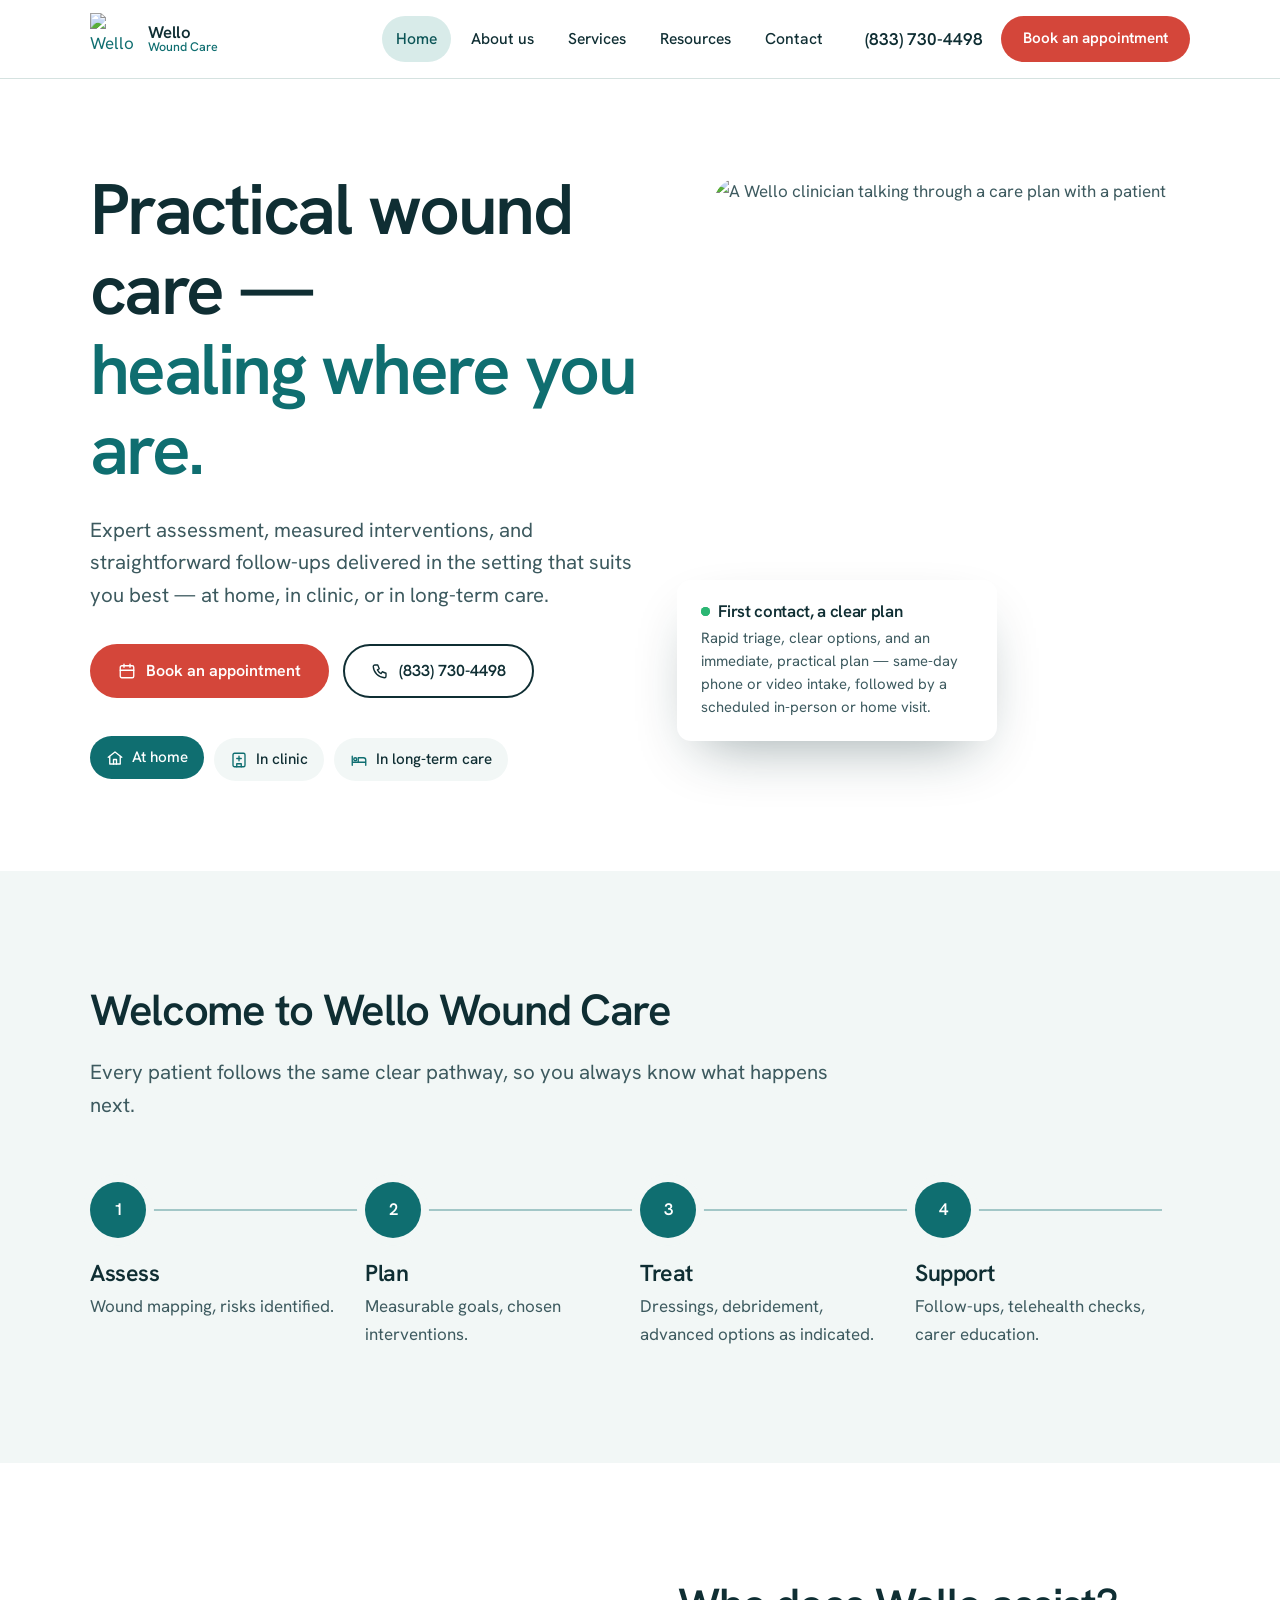
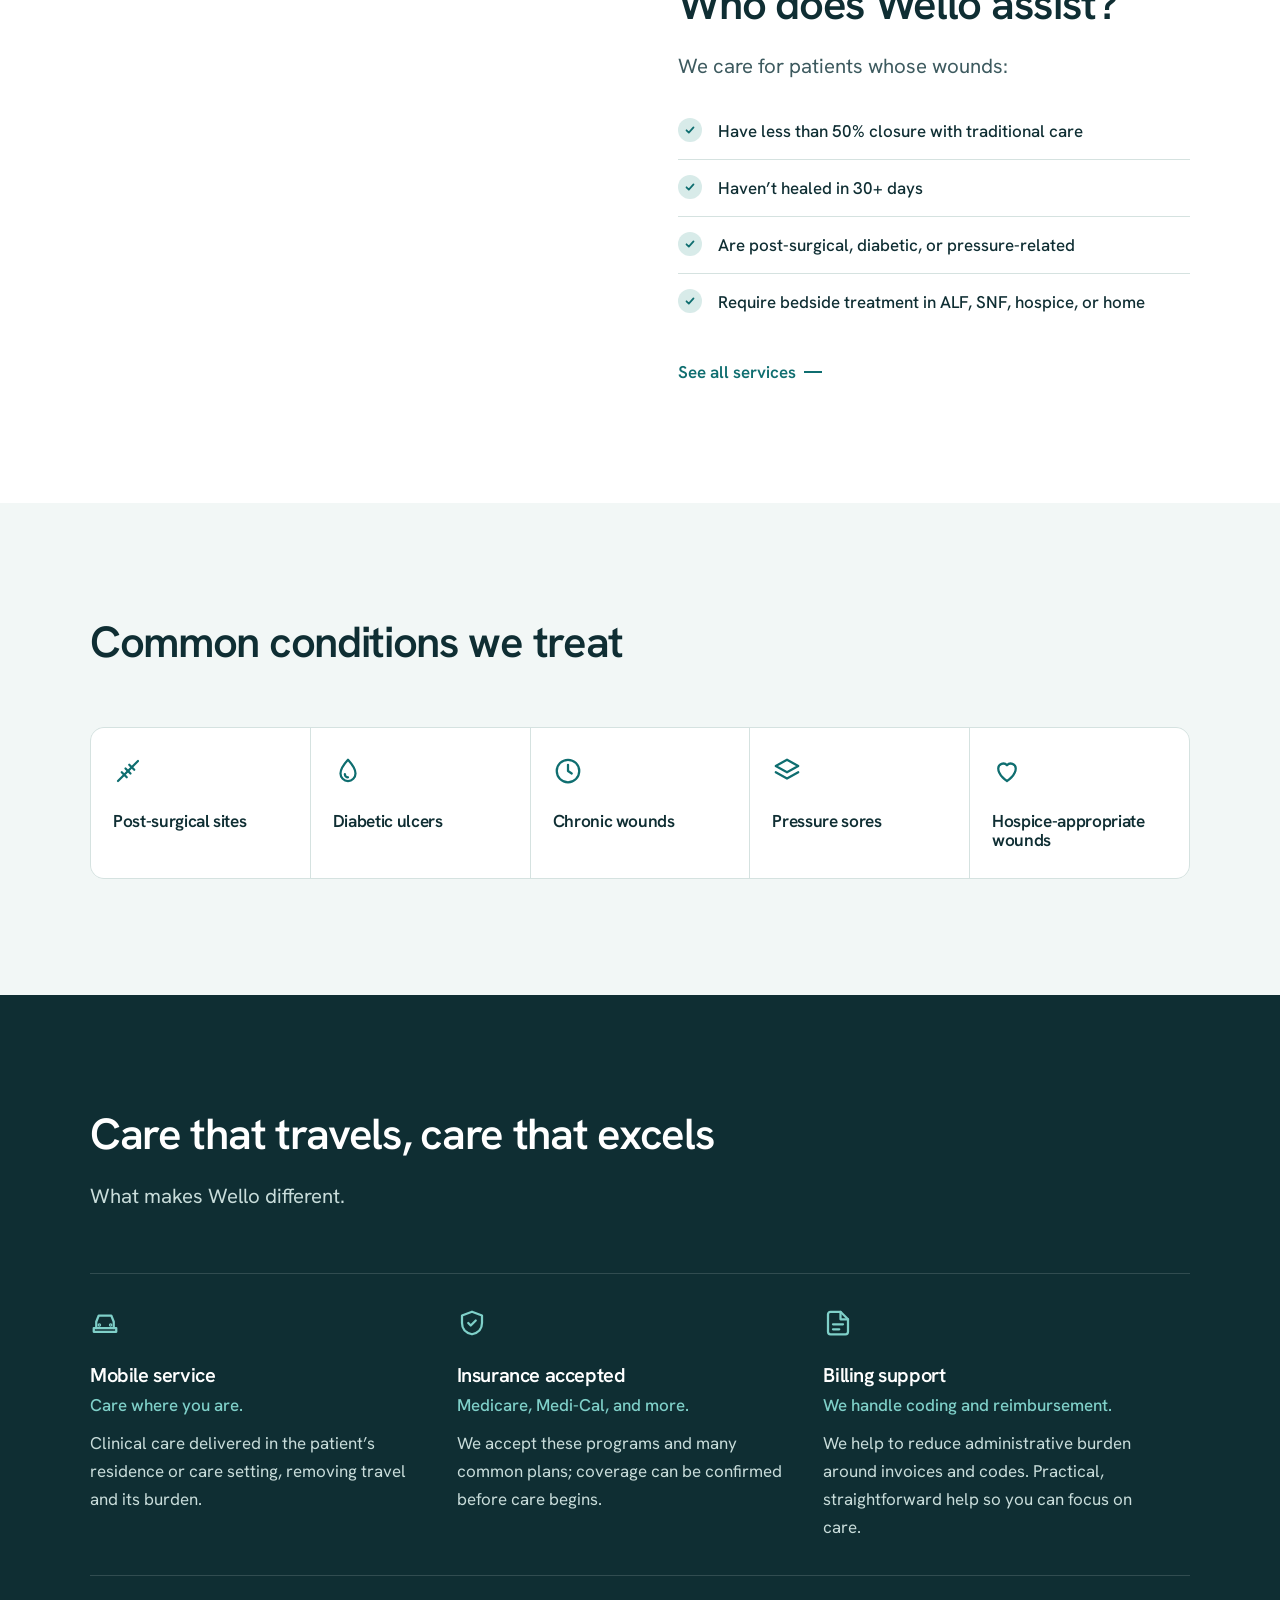
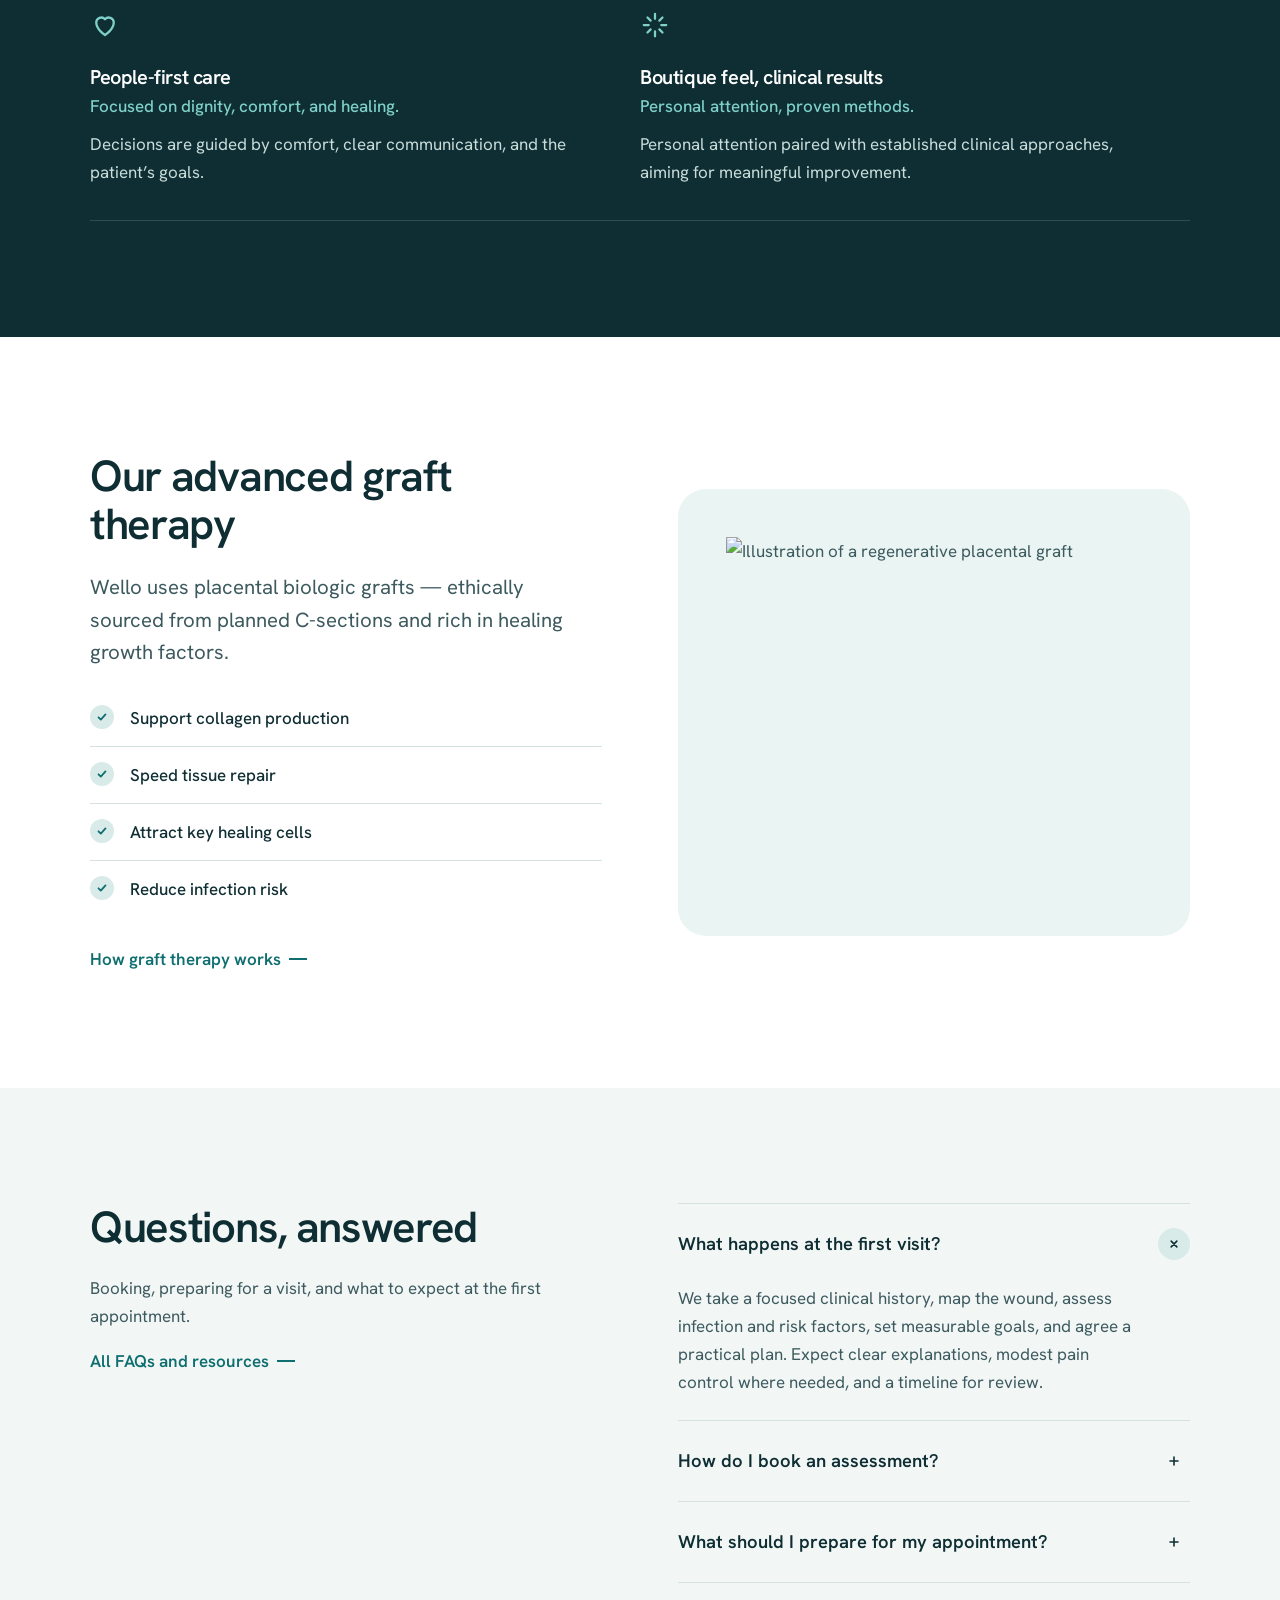
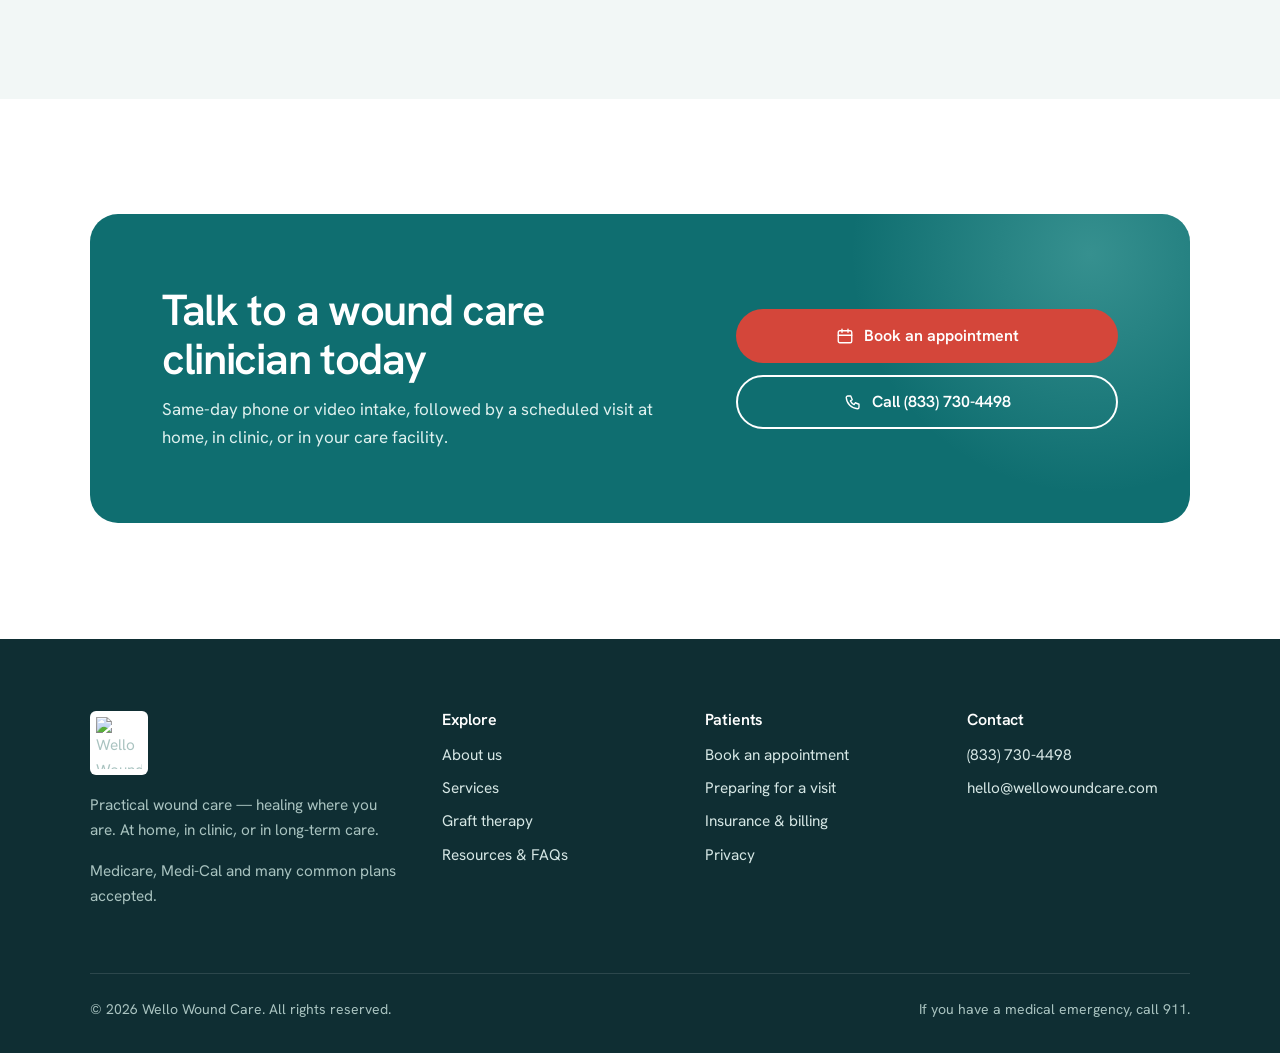
==== commit f6a48c28: "animaciones" ====
--- a/index.html
+++ b/index.html
@@ -3,6 +3,7 @@
 <head>
   <meta charset="utf-8">
   <meta name="viewport" content="width=device-width, initial-scale=1">
+  <script>document.documentElement.classList.add("js")</script>
   <title>Wello Wound Care | Practical wound care, healing where you are</title>
   <meta name="description" content="Expert wound care at home, in clinic, or in long-term care. Same-day intake, board-certified clinicians, advanced graft therapy. Medicare and Medi-Cal accepted.">
   <!-- DRAFT: remove the next line when this site goes live on wellowoundcare.com -->
@@ -43,7 +44,7 @@
     <section class="hero">
       <div class="wrap hero-grid">
         <div>
-          <h1>Practical wound care —<span class="line">healing where you are.</span></h1>
+          <h1><span class="seq">Practical wound care —</span><span class="seq line">healing where you are.</span></h1>
           <p class="lead">Expert assessment, measured interventions, and straightforward follow-ups delivered in the setting that suits you best — at home, in clinic, or in long-term care.</p>
           <div class="hero-actions">
             <a class="btn btn-book" href="contact.html?reason=book"><svg viewBox="0 0 24 24" fill="none" stroke="currentColor" stroke-width="1.8" stroke-linecap="round" stroke-linejoin="round" aria-hidden="true"><rect x="3" y="5" width="18" height="16" rx="2"/><path d="M16 3v4M8 3v4M3 11h18"/></svg> Book an appointment</a>
@@ -227,6 +228,8 @@
     <a class="btn btn-book" href="contact.html?reason=book">Book</a>
   </div>
 
+  <button class="to-top" type="button" aria-label="Back to top"><svg viewBox="0 0 24 24" fill="none" stroke="currentColor" stroke-width="2" stroke-linecap="round" stroke-linejoin="round" aria-hidden="true"><path d="M12 19V5M5 12l7-7 7 7"/></svg></button>
+
   <script src="js/main.js"></script>
 </body>
 </html>
--- a/css/styles.css
+++ b/css/styles.css
@@ -427,3 +427,193 @@
 .center { text-align: center; }
 .text-link { font-weight: 600; text-decoration: none; display: inline-flex; gap: 8px; align-items: center; }
 .text-link:hover { text-decoration: underline; }
+
+/* ==========================================================
+   MOTION — calm, clinical. Everything below is switched off
+   for visitors who prefer reduced motion (see bottom).
+   ========================================================== */
+:root {
+  --ease-out: cubic-bezier(.22, .61, .36, 1);
+  --ease-soft: cubic-bezier(.4, 0, .2, 1);
+}
+
+/* Header gains depth once the page scrolls */
+.site-header { transition: box-shadow .3s var(--ease-soft), background .3s; }
+.site-header.scrolled { box-shadow: 0 10px 30px -18px rgba(15,46,51,.35); background: rgba(255,255,255,.98); }
+.header-inner { transition: height .3s var(--ease-soft); }
+.site-header.scrolled .header-inner { height: 68px; }
+.brand img { transition: height .3s var(--ease-soft); }
+.site-header.scrolled .brand img { height: 44px; }
+
+/* Nav underline that slides in */
+.main-nav a { position: relative; transition: background .2s, color .2s; }
+
+/* Buttons: icon nudges, gentle lift */
+.btn { transition: background .2s, color .2s, border-color .2s, transform .2s var(--ease-out), box-shadow .2s; }
+.btn:hover { transform: translateY(-2px); }
+.btn-book:hover { box-shadow: 0 10px 24px -10px rgba(212,70,58,.6); }
+.btn svg { transition: transform .25s var(--ease-out); }
+.btn:hover svg { transform: scale(1.12); }
+.text-link::after { content: ""; width: 18px; height: 2px; background: currentColor; transition: width .25s var(--ease-out); }
+.text-link:hover::after { width: 30px; }
+.text-link:hover { text-decoration: none; }
+
+/* ---------- Scroll reveal ---------- */
+.js .reveal {
+  opacity: 0;
+  transform: translateY(26px);
+  filter: blur(4px);
+  transition: opacity .8s var(--ease-out), transform .8s var(--ease-out), filter .8s var(--ease-out);
+  transition-delay: calc(var(--i, 0) * 90ms);
+}
+.js .reveal.in { opacity: 1; transform: none; filter: none; }
+.js .reveal-img { clip-path: inset(0 0 100% 0 round var(--radius-l)); transition: clip-path 1.1s var(--ease-out); }
+.js .reveal-img.in { clip-path: inset(0 0 0 0 round var(--radius-l)); }
+
+/* ---------- Hero entrance sequence ---------- */
+.js .hero h1 .seq, .js .hero .lead, .js .hero-actions, .js .settings, .js .intake-card {
+  opacity: 0; transform: translateY(22px);
+  animation: rise .9s var(--ease-out) forwards;
+}
+.hero h1 .seq { display: block; }
+.js .hero h1 .seq:nth-child(1) { animation-delay: .05s; }
+.js .hero h1 .seq:nth-child(2) { animation-delay: .2s; }
+.js .hero .lead { animation-delay: .4s; }
+.js .hero-actions { animation-delay: .55s; }
+.js .settings { animation-delay: .7s; }
+.js .intake-card { animation-delay: 1.05s; transform: translate(-18px, 10px); }
+.js .hero-media img { animation: unveil 1.3s var(--ease-out) .15s both; }
+@keyframes rise { to { opacity: 1; transform: none; } }
+@keyframes unveil {
+  from { clip-path: inset(0 0 0 100% round var(--radius-l)); transform: scale(1.06); }
+  to   { clip-path: inset(0 0 0 0 round var(--radius-l)); transform: scale(1); }
+}
+
+/* Breathing "available" dot */
+.pulse { position: relative; }
+.pulse::after {
+  content: ""; position: absolute; inset: 0; border-radius: 50%;
+  background: #2bb673; animation: breathe 2.2s ease-out infinite;
+}
+@keyframes breathe { 0% { transform: scale(1); opacity: .6; } 100% { transform: scale(3); opacity: 0; } }
+
+/* Care settings chips cycle like a quiet slideshow */
+.settings li { transition: background .5s var(--ease-soft), color .5s, transform .5s var(--ease-out); }
+.settings li.is-active { background: var(--teal); color: var(--white); transform: translateY(-2px); }
+.settings li.is-active svg { color: var(--white); }
+
+/* Slow drift on the hero photo */
+.hero-media { overflow: visible; }
+.hero-media img { will-change: transform; }
+
+/* ---------- Care pathway sequence ---------- */
+.pathway::before { transform-origin: left center; }
+.js .pathway::before { transform: scaleX(0); transition: transform 1.6s var(--ease-out) .2s; }
+.js .pathway.in::before { transform: scaleX(1); }
+@media (max-width: 820px) {
+  .pathway::before { transform-origin: center top; }
+  .js .pathway::before { transform: scaleY(0); }
+  .js .pathway.in::before { transform: scaleY(1); }
+}
+.pathway .num { transition: background .5s var(--ease-soft), color .5s, transform .5s var(--ease-out), box-shadow .5s; }
+.js .pathway .num { background: var(--teal-soft); color: var(--teal-deep); transform: scale(.7); }
+.js .pathway.in .num { background: var(--teal); color: var(--white); transform: scale(1); }
+.js .pathway.in li:nth-child(1) .num { transition-delay: .2s; }
+.js .pathway.in li:nth-child(2) .num { transition-delay: .6s; }
+.js .pathway.in li:nth-child(3) .num { transition-delay: 1s; }
+.js .pathway.in li:nth-child(4) .num { transition-delay: 1.4s; }
+.pathway h3, .pathway p { transition: color .5s; }
+.pathway li.is-current .num {
+  background: var(--coral); transform: scale(1.08);
+  box-shadow: 0 0 0 8px var(--white), 0 0 0 14px rgba(212,70,58,.15);
+  transition-delay: 0s;
+}
+.section-mist .pathway li.is-current .num { box-shadow: 0 0 0 8px var(--mist), 0 0 0 14px rgba(212,70,58,.15); }
+.pathway li.is-current h3 { color: var(--coral-deep); }
+
+/* ---------- Hover details ---------- */
+.split-media, .place, .graft-figure { overflow: hidden; }
+.split-media img, .place img { transition: transform 1.2s var(--ease-out); }
+.split-media:hover img, .place:hover img { transform: scale(1.04); }
+.place { border-radius: var(--radius-m); }
+
+.conditions div { transition: background .35s var(--ease-soft); }
+.conditions svg { transition: transform .4s var(--ease-out), color .35s; }
+.conditions div:hover { background: var(--mist); }
+.conditions div:hover svg { transform: translateY(-4px); color: var(--coral); }
+
+.diff article { position: relative; }
+.diff article::after {
+  content: ""; position: absolute; left: 0; bottom: -1px; height: 2px; width: 100%;
+  background: #7fd0c9; transform: scaleX(0); transform-origin: left; transition: transform .6s var(--ease-out);
+}
+.diff article:hover::after { transform: scaleX(1); }
+.diff svg { transition: transform .4s var(--ease-out); }
+.diff article:hover svg { transform: translateY(-4px); }
+
+.value, .card { transition: transform .4s var(--ease-out), box-shadow .4s var(--ease-out), border-color .4s; }
+.value:hover, .card:hover { transform: translateY(-4px); box-shadow: 0 24px 50px -30px rgba(15,46,51,.45); border-color: var(--teal-soft); }
+.value .bar { transform-origin: left; transition: width .8s var(--ease-out); }
+.js .value .bar { width: 0; }
+.js .value.in .bar { width: 40px; transition-delay: calc(var(--i, 0) * 90ms + .4s); }
+.value:hover .bar { width: 72px !important; }
+
+.checks li { transition: padding-left .3s var(--ease-out), color .3s; }
+.checks li:hover { padding-left: 46px; }
+
+.method { transition: background .3s, transform .3s var(--ease-out); }
+.method:hover { transform: translateX(4px); }
+
+/* Graft illustration floats gently */
+.graft-figure img { animation: float 7s ease-in-out infinite; }
+@keyframes float { 0%, 100% { transform: translateY(0) rotate(0); } 50% { transform: translateY(-12px) rotate(-1.5deg); } }
+
+/* Tags pop in one after another */
+.js .tags li { opacity: 0; transform: scale(.85); transition: opacity .5s var(--ease-out), transform .5s var(--ease-out); }
+.js .tags.in li { opacity: 1; transform: none; }
+.js .tags.in li:nth-child(2) { transition-delay: .1s; }
+.js .tags.in li:nth-child(3) { transition-delay: .2s; }
+.js .tags.in li:nth-child(4) { transition-delay: .3s; }
+.js .tags.in li:nth-child(5) { transition-delay: .4s; }
+
+/* FAQ answers ease open */
+.faq details p { animation: none; }
+.faq details[open] p { animation: faqIn .45s var(--ease-out); }
+@keyframes faqIn { from { opacity: 0; transform: translateY(-6px); } to { opacity: 1; transform: none; } }
+.faq summary { transition: color .2s; }
+.faq summary:hover { color: var(--teal); }
+
+/* CTA band: soft moving light */
+.cta-band { position: relative; overflow: hidden; isolation: isolate; }
+.cta-band::before {
+  content: ""; position: absolute; z-index: -1; width: 520px; height: 520px; border-radius: 50%;
+  background: radial-gradient(circle, rgba(127,208,201,.35), transparent 65%);
+  top: -220px; right: -160px; animation: drift 14s ease-in-out infinite alternate;
+}
+@keyframes drift { to { transform: translate(-260px, 180px); } }
+
+/* Back to top */
+.to-top {
+  position: fixed; right: 24px; bottom: 24px; z-index: 45;
+  width: 48px; height: 48px; border-radius: 50%; border: 0; cursor: pointer;
+  background: var(--ink); color: var(--white);
+  display: grid; place-items: center;
+  opacity: 0; transform: translateY(16px); pointer-events: none;
+  transition: opacity .3s, transform .3s var(--ease-out), background .2s;
+  box-shadow: 0 12px 28px -12px rgba(15,46,51,.6);
+}
+.to-top svg { width: 20px; height: 20px; }
+.to-top.show { opacity: 1; transform: none; pointer-events: auto; }
+.to-top:hover { background: var(--teal); }
+@media (max-width: 860px) { .to-top { bottom: 92px; right: 16px; } }
+
+/* ---------- Reduced motion: show everything, move nothing ---------- */
+@media (prefers-reduced-motion: reduce) {
+  .js .reveal, .js .reveal-img, .js .hero h1 .seq, .js .hero .lead, .js .hero-actions,
+  .js .settings, .js .intake-card, .js .tags li, .js .pathway .num {
+    opacity: 1 !important; transform: none !important; filter: none !important; clip-path: none !important;
+  }
+  .js .pathway::before { transform: none !important; }
+  .js .value .bar { width: 40px; }
+  .pulse::after, .graft-figure img, .cta-band::before, .hero-media img { animation: none !important; }
+}
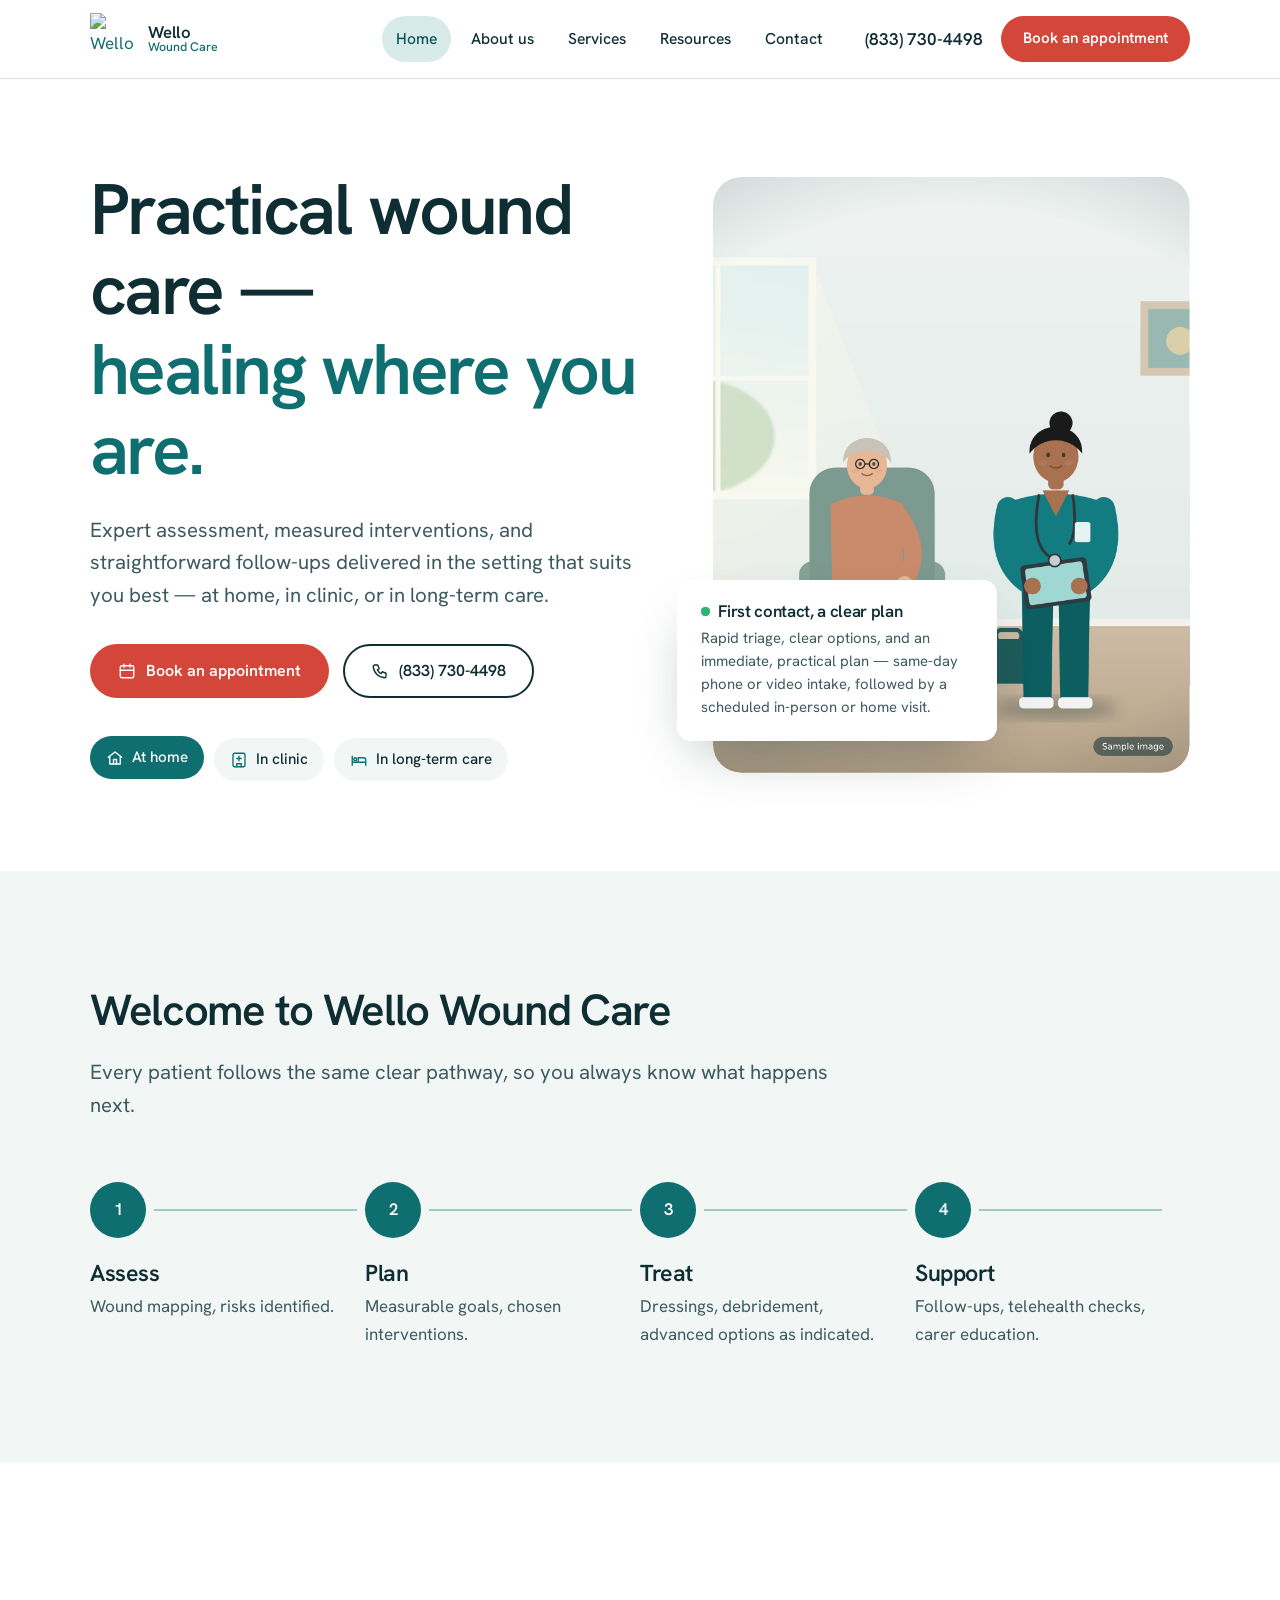
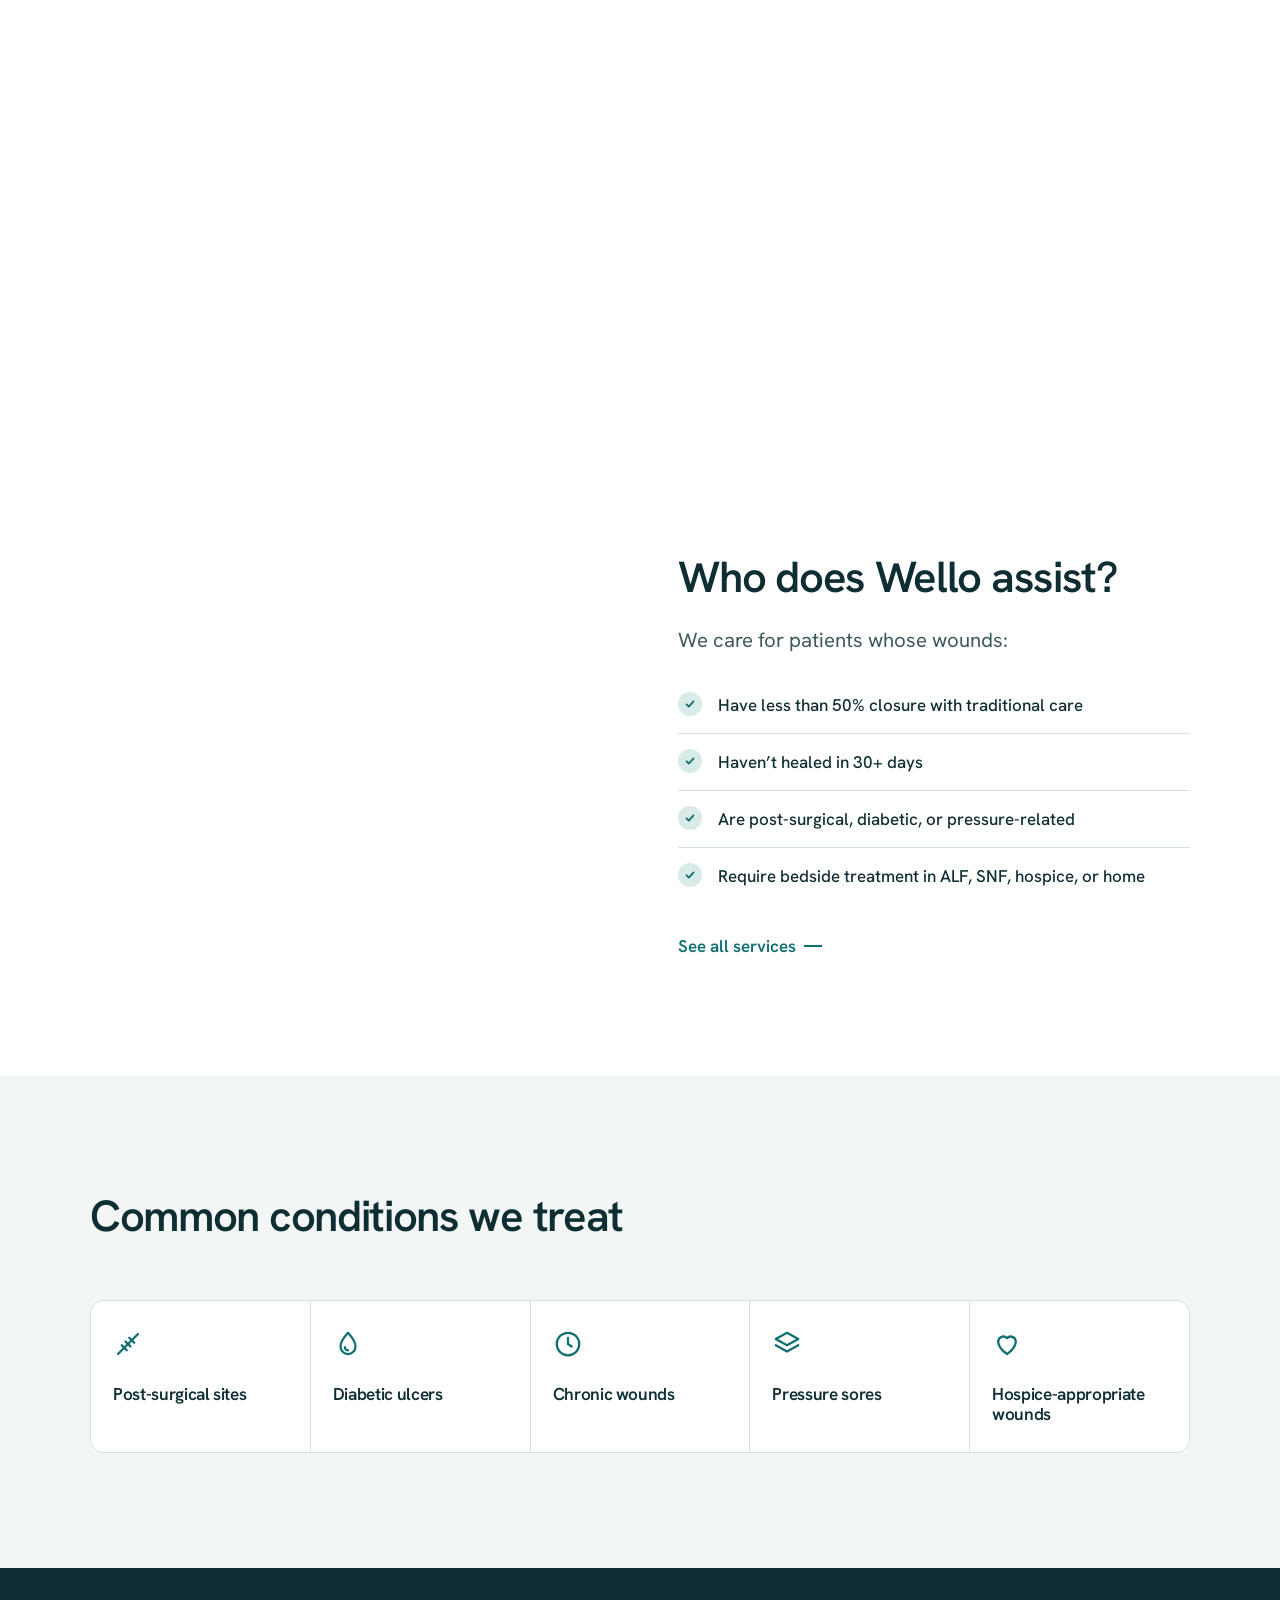
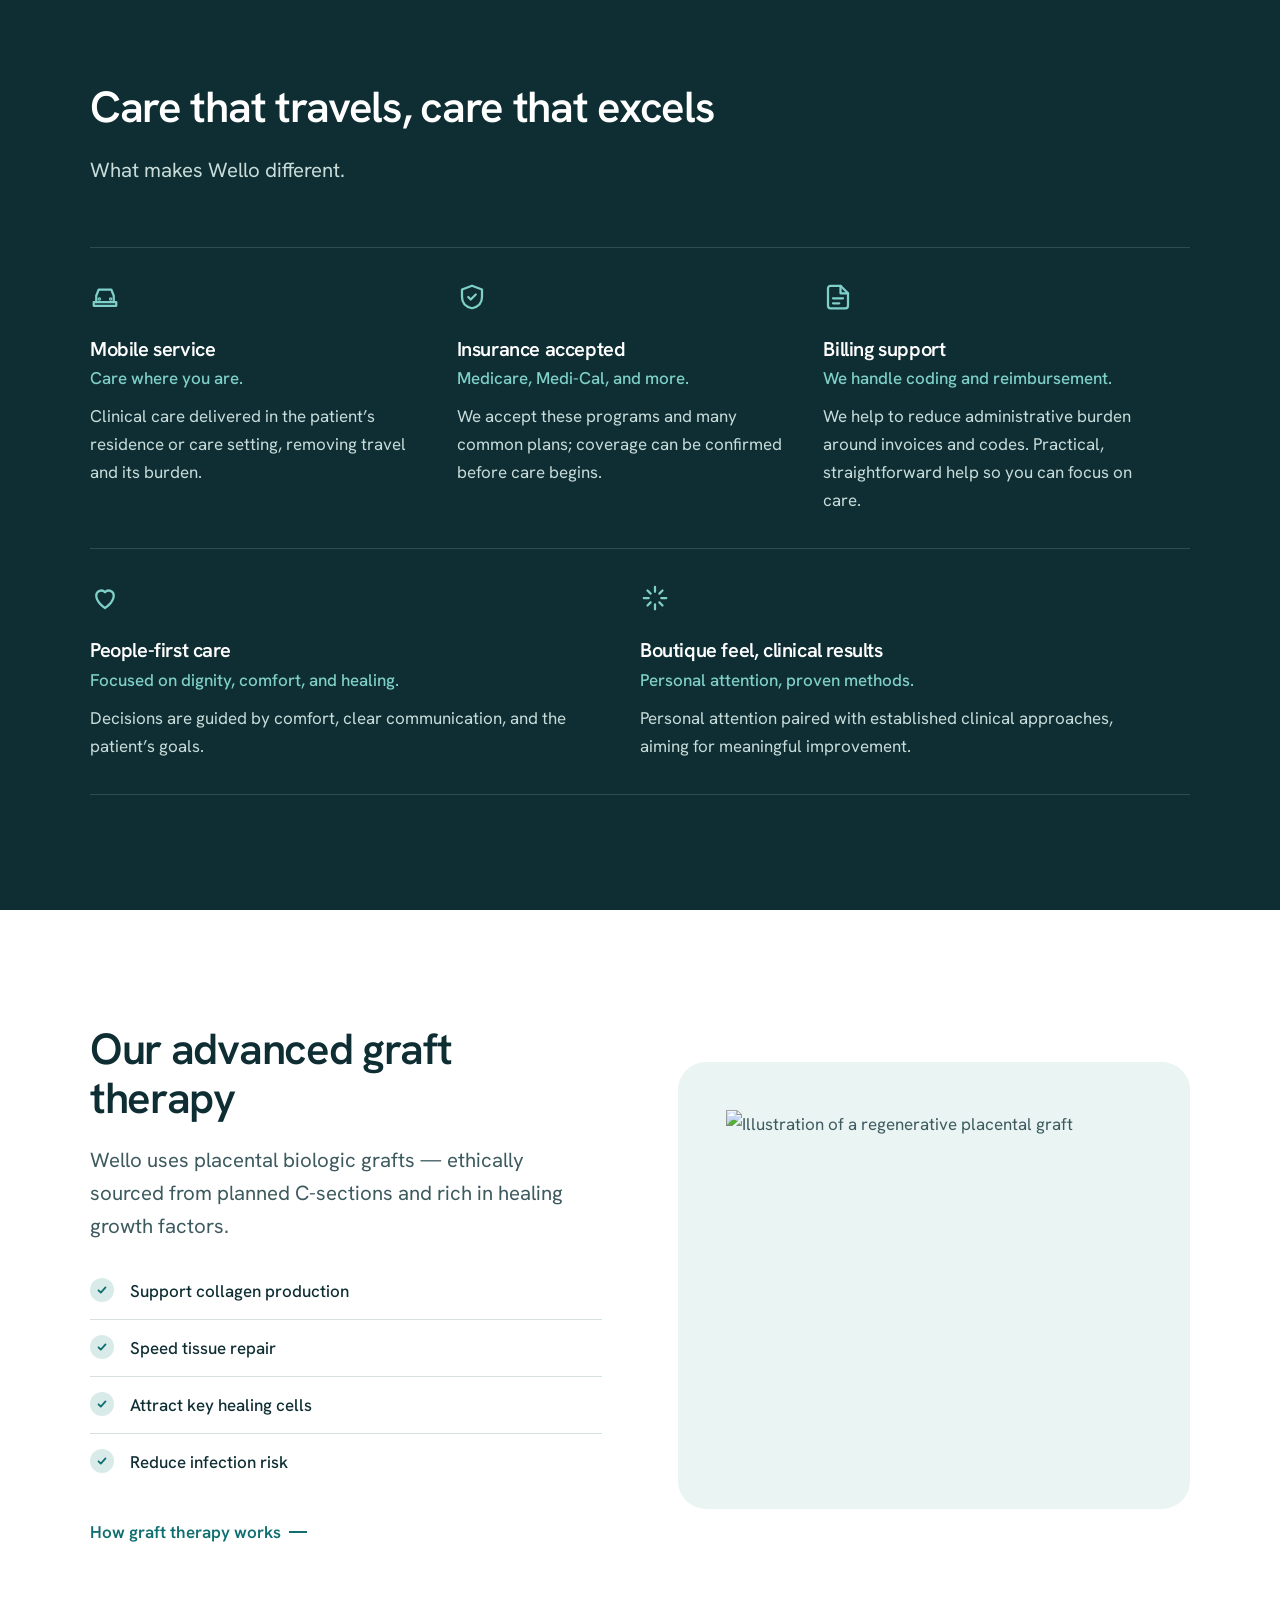
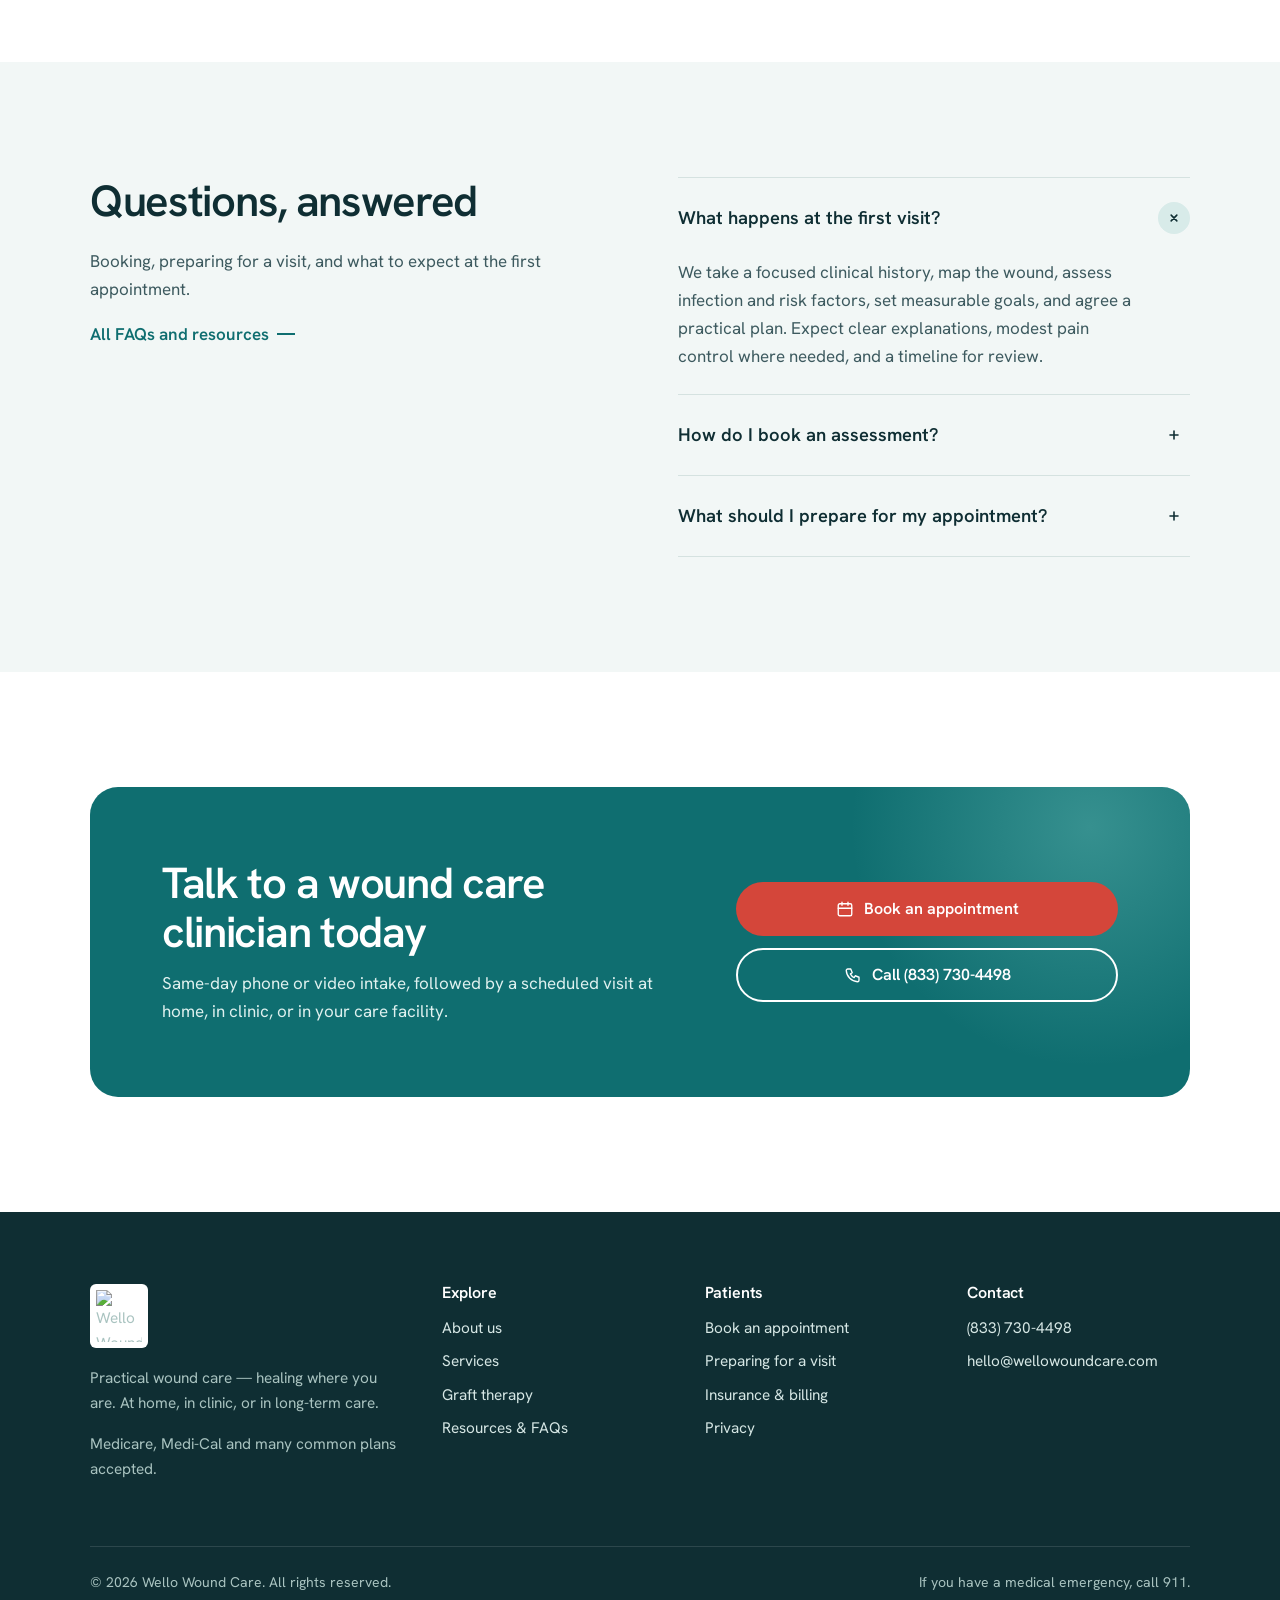
==== commit 098616df: "sample images" ====
--- a/index.html
+++ b/index.html
@@ -57,7 +57,7 @@
           </ul>
         </div>
         <div class="hero-media">
-          <img src="https://static.wixstatic.com/media/77f5caab3f7d42d0ba0e174c88d9eac7.jpg/v1/fill/w_1000,h_1250,al_c,q_82,enc_auto/photo.jpg" alt="A Wello clinician talking through a care plan with a patient" width="1000" height="1250">
+          <img src="assets/img/hero.jpg" alt="A Wello clinician talking through a care plan with a patient" width="1000" height="1250">
           <div class="intake-card">
             <h3><span class="pulse" aria-hidden="true"></span>First contact, a clear plan</h3>
             <p>Rapid triage, clear options, and an immediate, practical plan — same-day phone or video intake, followed by a scheduled in-person or home visit.</p>
@@ -81,10 +81,20 @@
       </div>
     </section>
 
+    <section class="photo-banner" aria-label="Wello clinicians at work">
+      <div class="wrap">
+        <figure>
+          <!-- PHOTO SLOT: assets/img/home-banner.jpg (2400×1000) — replace the file to change this photo -->
+          <img src="assets/img/home-banner.jpg" alt="A Wello clinician treating a patient during a home visit" width="2400" height="1000" loading="lazy">
+          <figcaption>Care that travels — our clinicians come to the patient, wherever they are.</figcaption>
+        </figure>
+      </div>
+    </section>
+
     <section class="section">
       <div class="wrap split">
         <div class="split-media">
-          <img src="https://static.wixstatic.com/media/5ac391_92e7e976d1b5482db581464439042bf8~mv2.jpg/v1/fill/w_1000,h_800,al_c,q_82,enc_auto/photo.jpg" alt="Clinician checking a patient’s blood pressure at home" width="1000" height="800" loading="lazy">
+          <img src="assets/img/home-assist.jpg" alt="Clinician checking a patient’s blood pressure at home" width="1000" height="800" loading="lazy">
         </div>
         <div>
           <h2>Who does Wello assist?</h2>
--- a/css/styles.css
+++ b/css/styles.css
@@ -617,3 +617,18 @@
   .js .value .bar { width: 40px; }
   .pulse::after, .graft-figure img, .cta-band::before, .hero-media img { animation: none !important; }
 }
+
+/* ---------- Wide photo banner (home) ---------- */
+.photo-banner { padding: var(--section) 0 0; }
+.photo-banner figure { margin: 0; position: relative; border-radius: var(--radius-l); overflow: hidden; }
+.photo-banner img { width: 100%; aspect-ratio: 12 / 5; object-fit: cover; transition: transform 1.4s var(--ease-out); }
+.photo-banner figure:hover img { transform: scale(1.03); }
+.photo-banner figcaption {
+  position: absolute; left: 0; right: 0; bottom: 0;
+  padding: clamp(20px, 4vw, 44px);
+  background: linear-gradient(to top, rgba(15,46,51,.78), transparent);
+  color: var(--white); font-size: clamp(1.1rem, 2.2vw, 1.6rem); font-weight: 500; letter-spacing: -0.01em;
+}
+@media (max-width: 640px) {
+  .photo-banner img { aspect-ratio: 4 / 3; }
+}
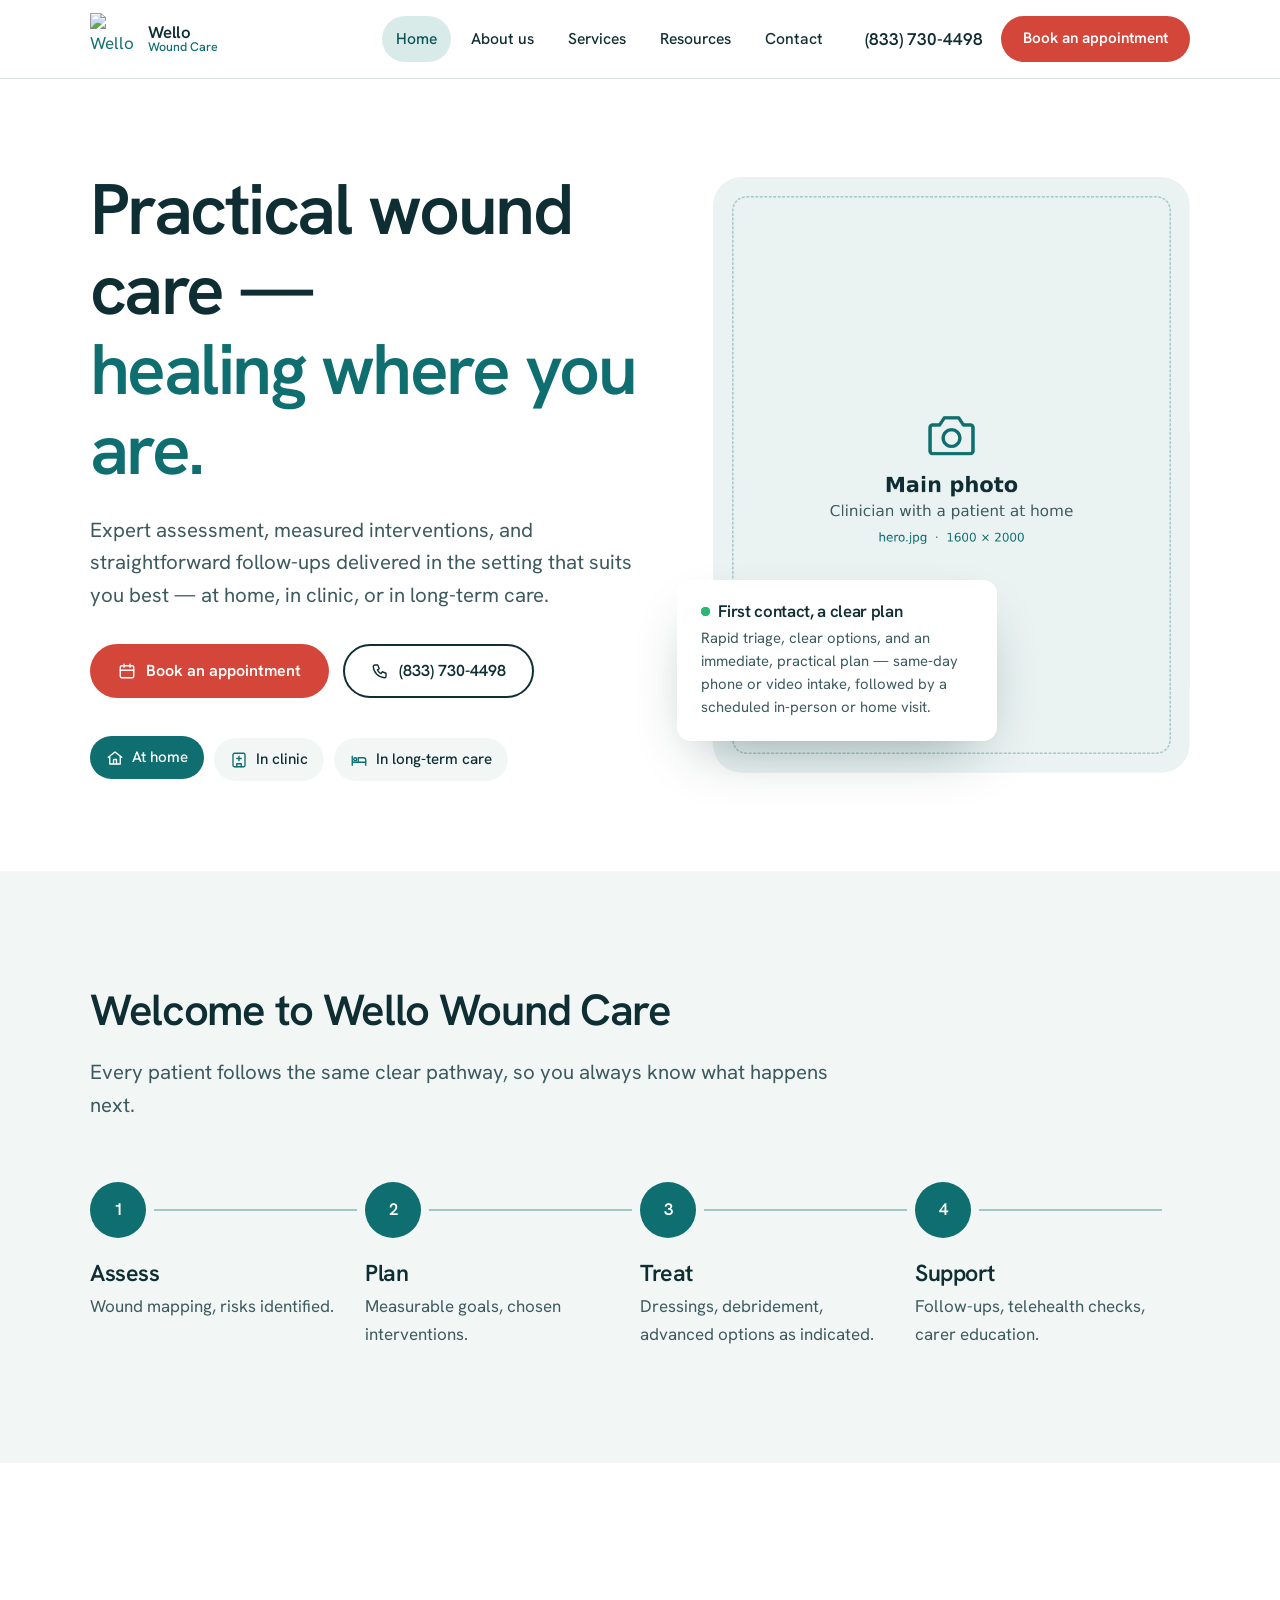
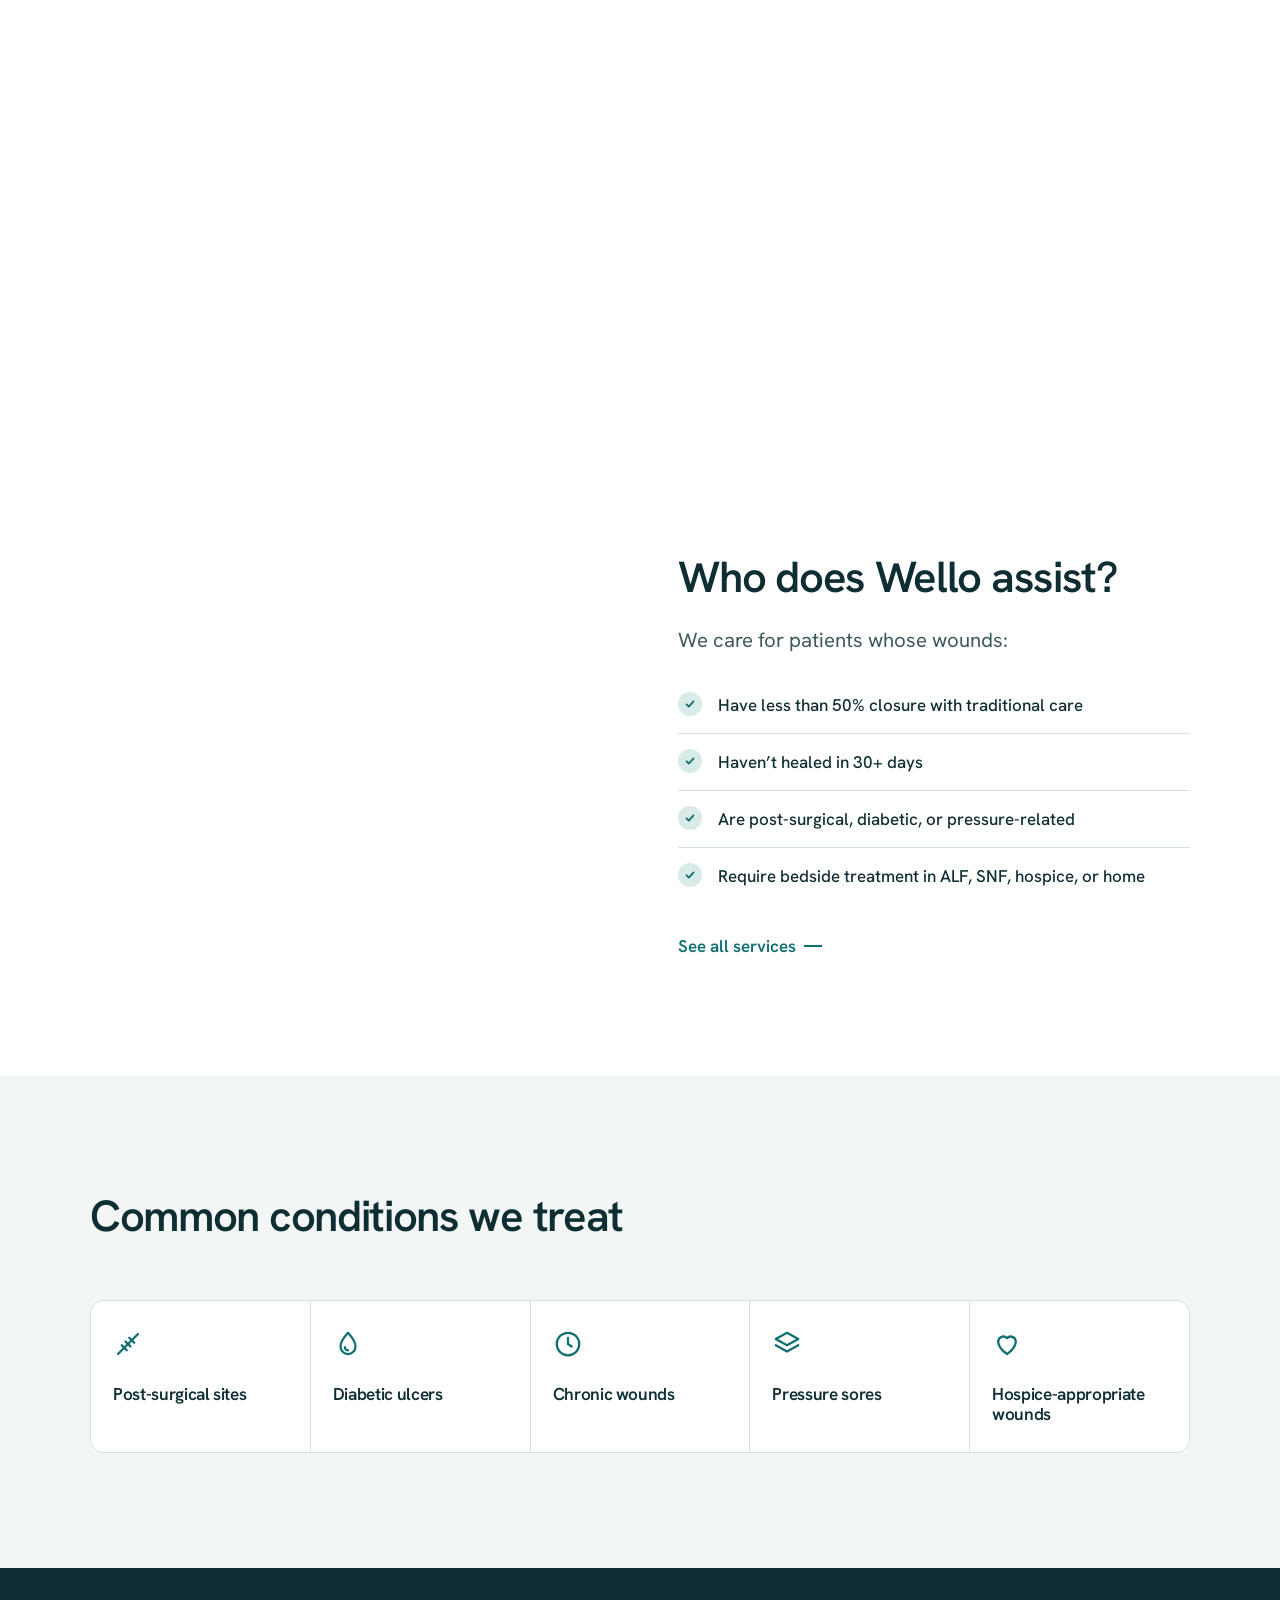
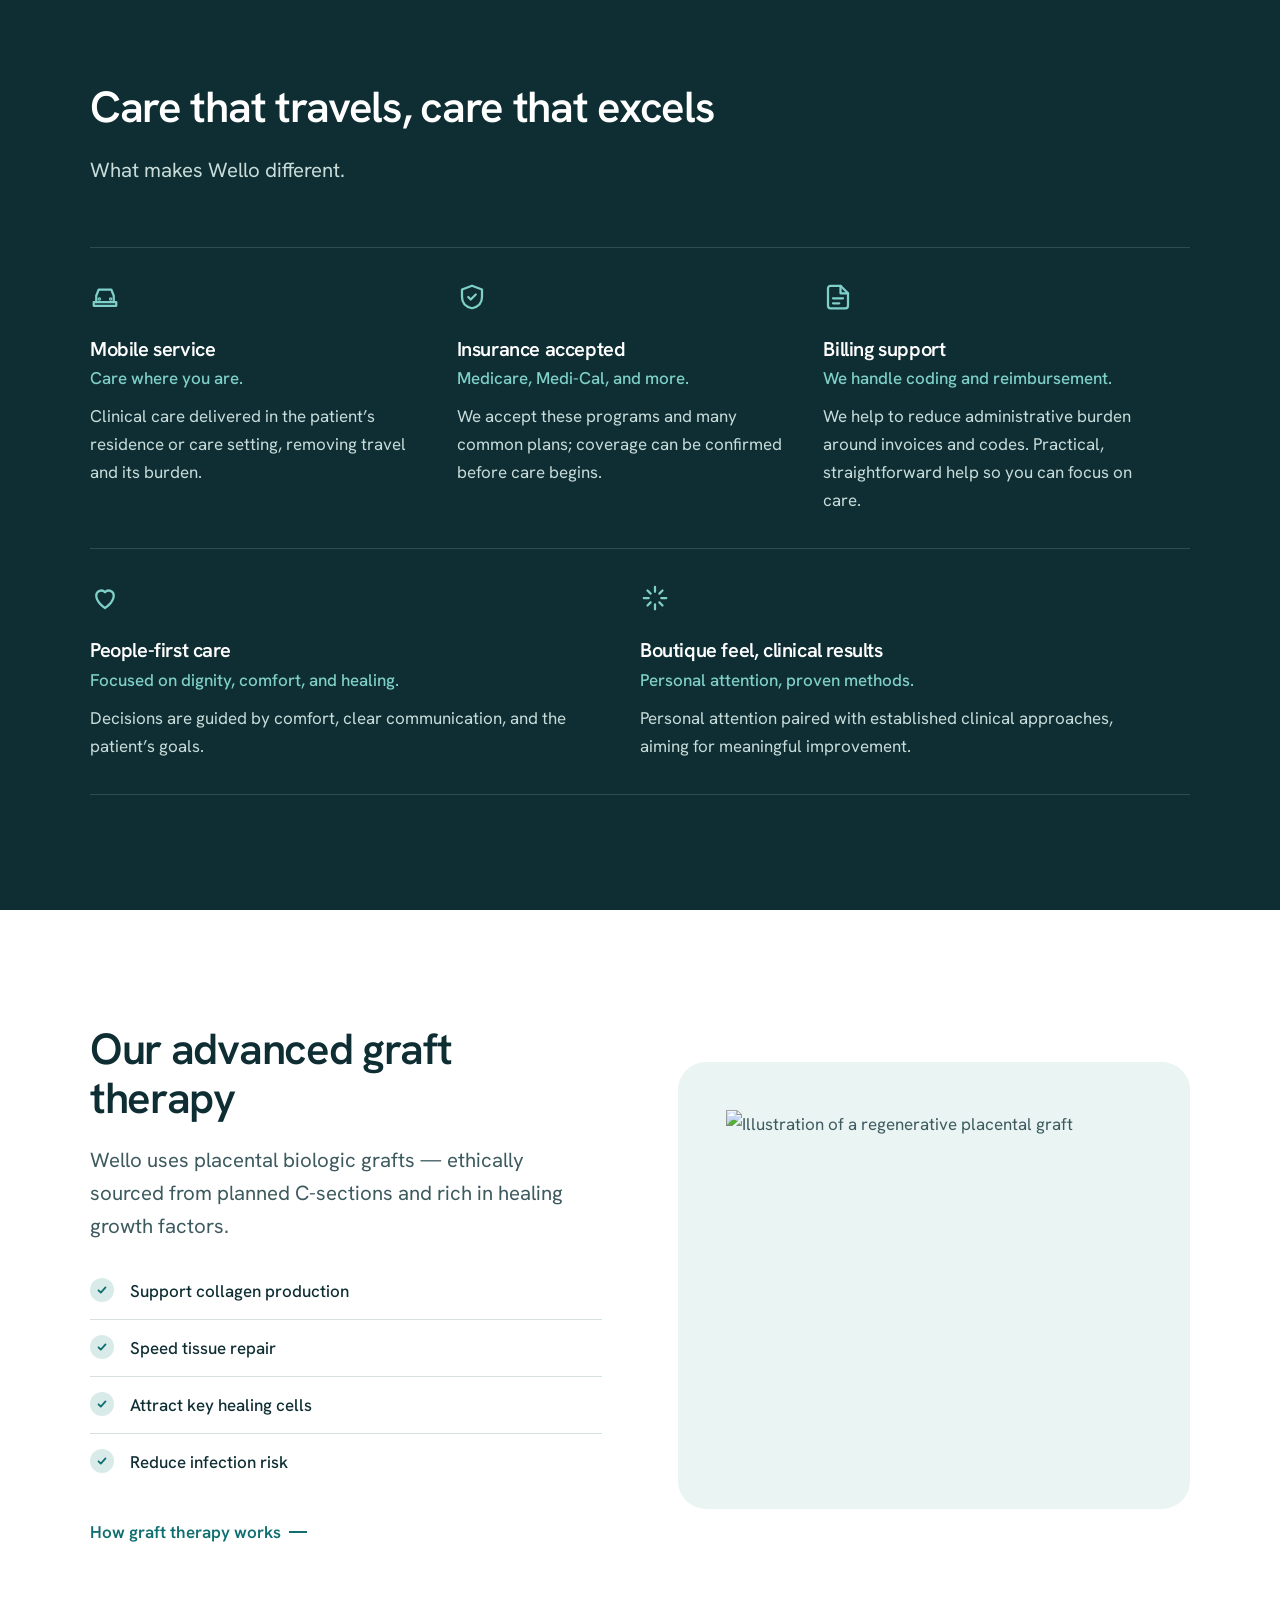
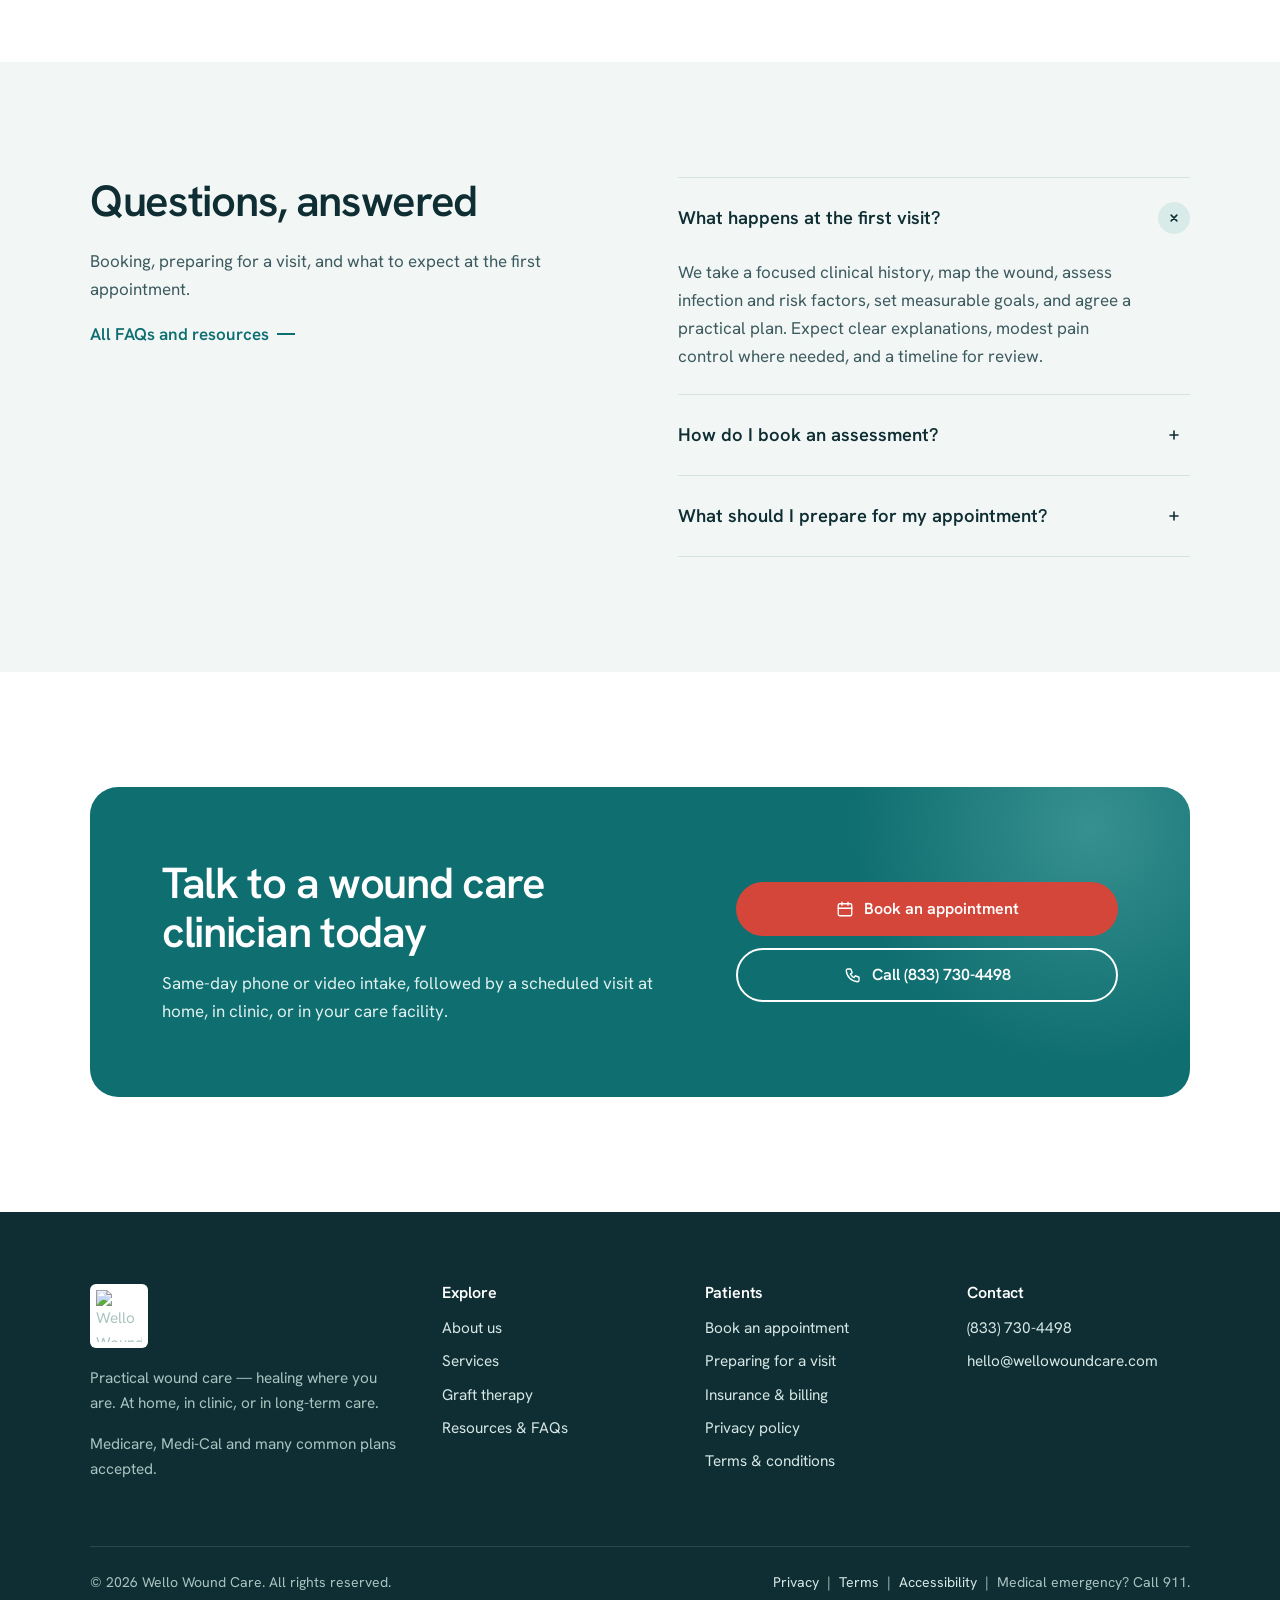
==== commit 4a3e515a: "cambios" ====
--- a/index.html
+++ b/index.html
@@ -214,7 +214,8 @@
             <li><a href="contact.html?reason=book">Book an appointment</a></li>
             <li><a href="resources.html#prepare">Preparing for a visit</a></li>
             <li><a href="resources.html#insurance">Insurance &amp; billing</a></li>
-            <li><a href="resources.html#privacy">Privacy</a></li>
+            <li><a href="policies.html#privacy">Privacy policy</a></li>
+            <li><a href="policies.html#terms">Terms &amp; conditions</a></li>
           </ul>
         </div>
         <div>
@@ -228,7 +229,7 @@
       </div>
       <div class="footer-bottom">
         <span>&copy; <span id="year">2026</span> Wello Wound Care. All rights reserved.</span>
-        <span>If you have a medical emergency, call 911.</span>
+        <span><a href="policies.html#privacy">Privacy</a> &nbsp;|&nbsp; <a href="policies.html#terms">Terms</a> &nbsp;|&nbsp; <a href="policies.html#accessibility">Accessibility</a> &nbsp;|&nbsp; Medical emergency? Call 911.</span>
       </div>
     </div>
   </footer>
--- a/css/styles.css
+++ b/css/styles.css
@@ -632,3 +632,31 @@
 @media (max-width: 640px) {
   .photo-banner img { aspect-ratio: 4 / 3; }
 }
+
+/* ---------- Policies page ---------- */
+.legal { display: grid; grid-template-columns: 240px 1fr; gap: clamp(32px, 6vw, 80px); align-items: start; }
+.legal-toc { position: sticky; top: 100px; }
+.legal-toc-title { font-weight: 600; color: var(--ink); margin-bottom: 10px; }
+.legal-toc ul { list-style: none; margin: 0; padding: 0; border-left: 2px solid var(--line); }
+.legal-toc a { display: block; padding: 7px 0 7px 16px; margin-left: -2px; border-left: 2px solid transparent; text-decoration: none; color: var(--ink-soft); }
+.legal-toc a:hover { color: var(--teal); border-left-color: var(--teal); }
+.legal-body { max-width: 74ch; }
+.legal-body h2 { font-size: clamp(1.7rem, 3vw, 2.3rem); margin-top: 64px; padding-top: 8px; scroll-margin-top: 100px; }
+.legal-body h2:first-child { margin-top: 0; }
+.legal-body h3 { font-size: 1.15rem; margin-top: 32px; }
+.legal-body ul { padding-left: 1.2em; margin: 0 0 1em; }
+.legal-body li { margin-bottom: 8px; }
+.legal-note { background: var(--mist); border-left: 3px solid var(--teal); border-radius: 0 var(--radius-s) var(--radius-s) 0; padding: 22px 26px; margin: 24px 0; }
+.legal-note h3 { margin-top: 0; }
+.legal-note p { margin: 0; }
+@media (max-width: 860px) {
+  .legal { grid-template-columns: 1fr; }
+  .legal-toc { position: static; }
+}
+
+/* Consent checkbox */
+.field-check { display: grid; grid-template-columns: 22px 1fr; gap: 12px; align-items: start; }
+.field-check input { width: 20px; height: 20px; margin: 3px 0 0; accent-color: var(--teal); padding: 0; }
+.field-check label { font-weight: 400; color: var(--ink-soft); font-size: .93rem; margin: 0; }
+.field-check .error { grid-column: 2; }
+.footer-bottom a { color: #d6e7e5; }
